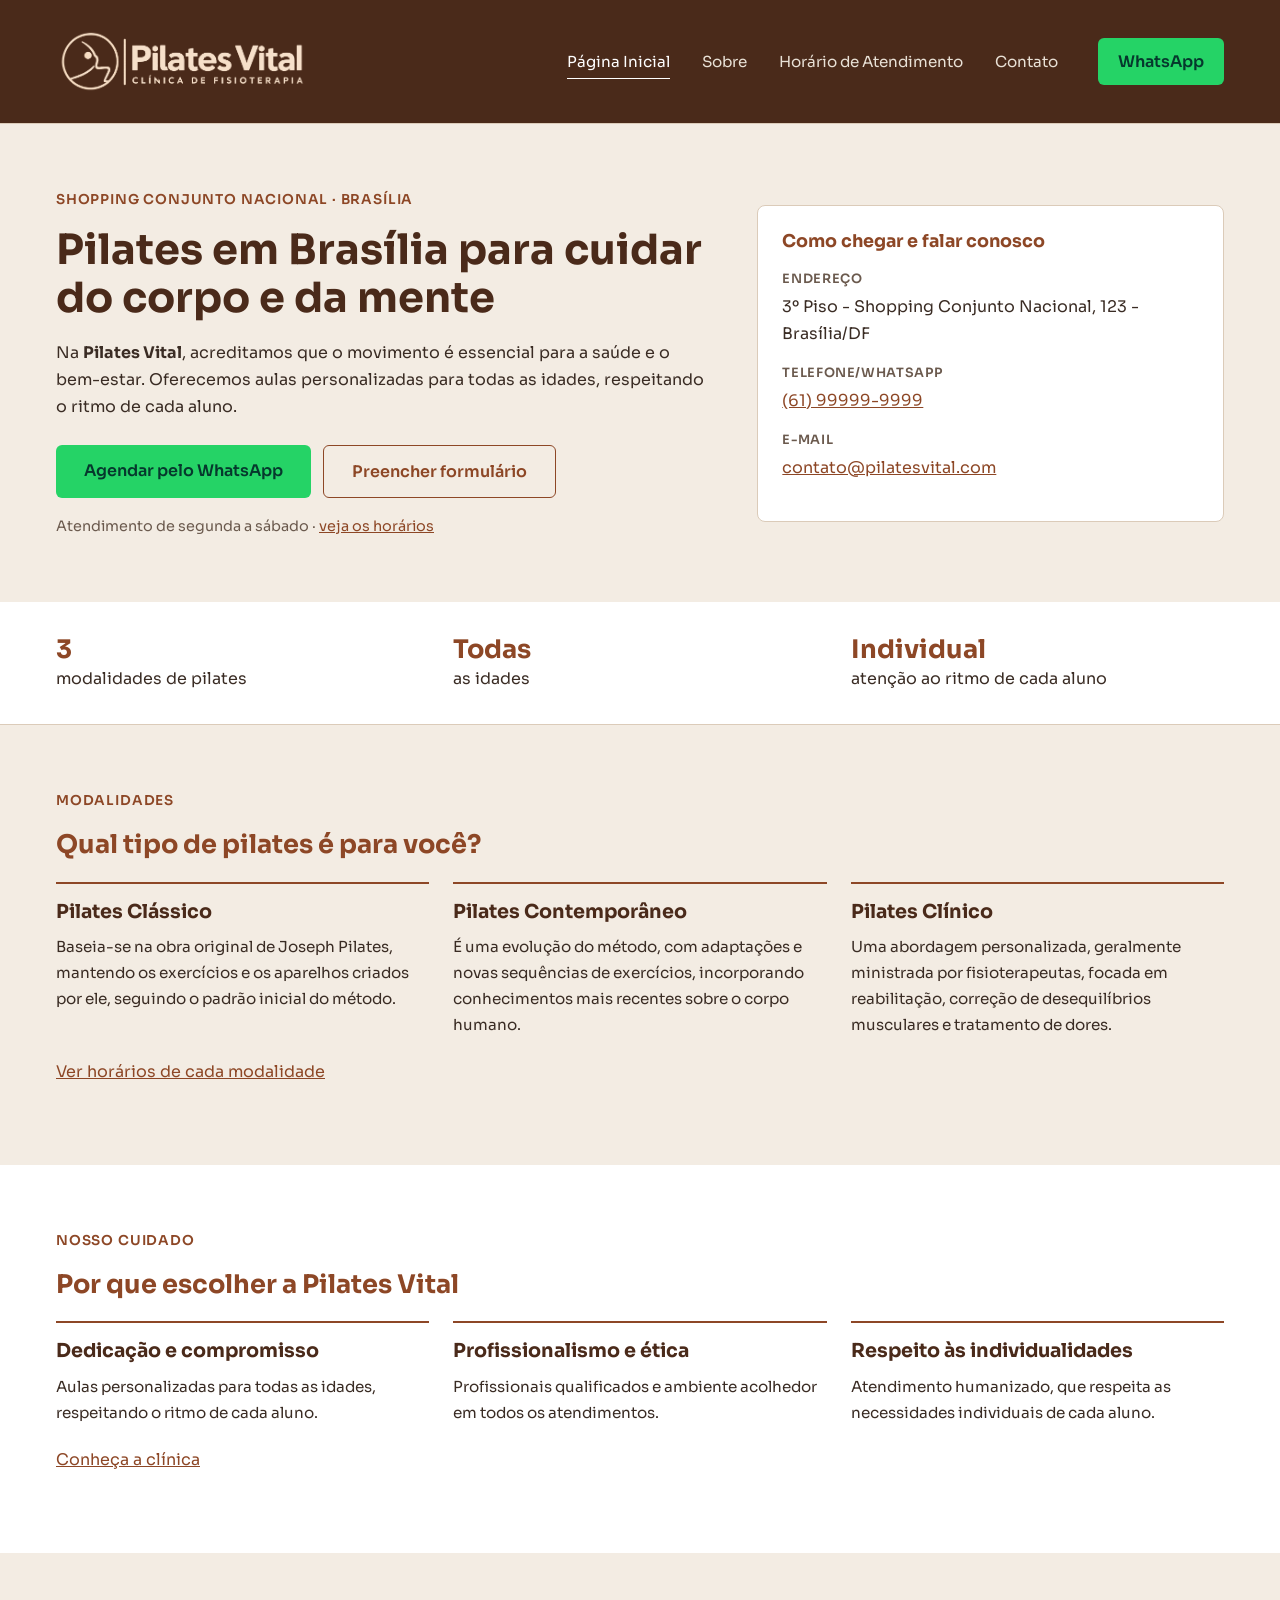
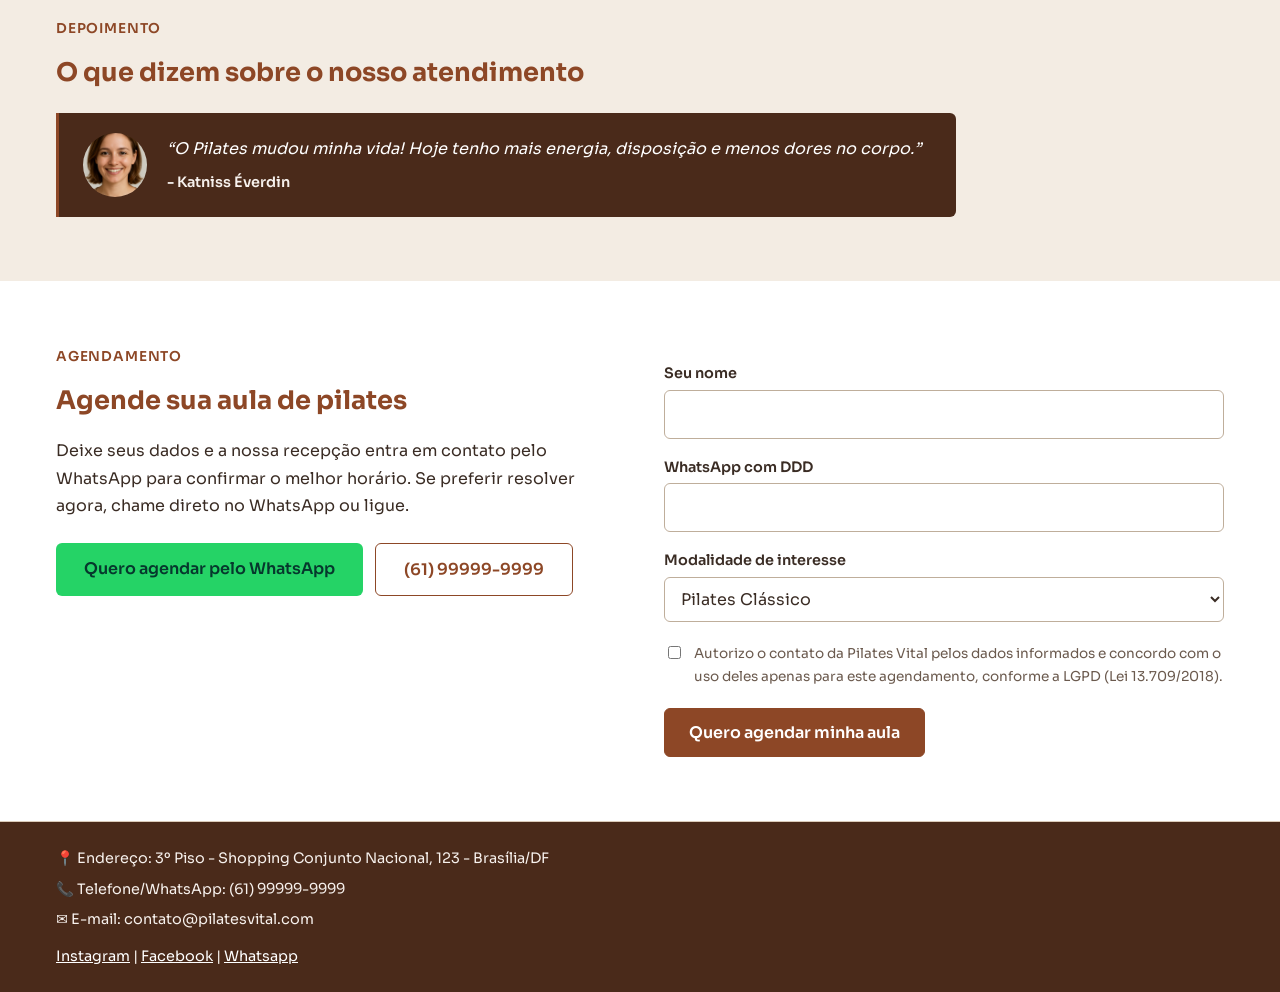
==== index.html @ eef1c522 "Atualiza paleta do site" ====
<!DOCTYPE html>
<html lang="pt-br">
<head>
    <meta charset="UTF-8">
    <meta http-equiv="X-UA-Compatible" content="IE=edge">
    <meta name="viewport" content="width=device-width, initial-scale=1.0">
    <title>Pilates Vital - Página Principal</title>
    <meta name="description" content="Pilates Vital: aulas de pilates personalizadas para todas as idades, com profissionais qualificados em Brasília/DF.">
    <meta name="theme-color" content="#4a2a1a">
    <meta property="og:type" content="website">
    <meta property="og:locale" content="pt_BR">
    <meta property="og:site_name" content="Pilates Vital">
    <meta property="og:title" content="Pilates Vital - Página Principal">
    <meta property="og:description" content="Pilates Vital: aulas de pilates personalizadas para todas as idades, com profissionais qualificados em Brasília/DF.">
    <meta property="og:url" content="https://ianisaque.github.io/clinica-fisioterapia-html/">
    <meta property="og:image" content="https://ianisaque.github.io/clinica-fisioterapia-html/img/og-preview.png">
    <meta name="twitter:card" content="summary_large_image">
    <link rel="icon" type="image/png" href="img/favicon.png">
    <link rel="stylesheet" href="css/base.css">
    <link rel="preconnect" href="https://fonts.googleapis.com">
    <link rel="preconnect" href="https://fonts.gstatic.com" crossorigin>
    <link href="https://fonts.googleapis.com/css2?family=Sora:wght@100..800&display=swap" rel="stylesheet">
        
    <script src="js/menu.js" defer></script>
    <script src="js/formularios.js" defer></script>
</head>
<body class="tem-cta-fixo">
    <div class="wrapper">
        <main class="main">
            <header class="header">
                <img src="img/logo_vital.png" alt="Logo da clínica Pilates Vital" width="125">
                <nav class="menu" id="menu" aria-label="Menu principal">
                    <button type="button" class="menu-close" aria-label="Fechar menu">&times;</button>
                    <ul>
                        <li><a href="index.html" aria-current="page">Página Inicial</a></li>
                        <li><a href="sobre.html">Sobre</a></li>
                        <li><a href="horario.html">Horário de Atendimento</a></li>
                        <li><a href="contato.html">Contato</a></li>
        
                    </ul>
                </nav>

                <a class="botao botao-header botao-whatsapp" href="https://wa.me/5561999999999?text=Ol%C3%A1!%20Gostaria%20de%20agendar%20uma%20aula." target="_blank" rel="noopener">WhatsApp</a>
                <button type="button" class="menu-toggle" aria-controls="menu" aria-expanded="false" aria-label="Abrir menu">
                    <span></span><span></span><span></span>
                </button>
            </header>
    
            <section class="content secao hero">
                <div class="hero-texto">
                    <p class="eyebrow">Shopping Conjunto Nacional · Brasília</p>
                    <h1>Pilates em Brasília para cuidar do corpo e da mente</h1>
                    <p>Na <strong>Pilates Vital</strong>, acreditamos que o movimento é essencial para a saúde e o bem-estar. Oferecemos aulas personalizadas para todas as idades, respeitando o ritmo de cada aluno.</p>
                    <div class="botoes">
                        <a class="botao botao-whatsapp" href="https://wa.me/5561999999999?text=Ol%C3%A1!%20Gostaria%20de%20agendar%20uma%20aula." target="_blank" rel="noopener">Agendar pelo WhatsApp</a>
                        <a class="botao botao-contorno" href="#agendar">Preencher formulário</a>
                    </div>
                    <p class="info-linha">Atendimento de segunda a sábado · <a href="horario.html">veja os horários</a></p>
                </div>
                <aside class="cartao-info" aria-label="Informações da clínica">
                    <h2>Como chegar e falar conosco</h2>
                    <dl>
                        <dt>Endereço</dt>
                        <dd>3º Piso - Shopping Conjunto Nacional, 123 - Brasília/DF</dd>
                        <dt>Telefone/WhatsApp</dt>
                        <dd><a href="tel:+5561999999999">(61) 99999-9999</a></dd>
                        <dt>E-mail</dt>
                        <dd><a href="mailto:contato@pilatesvital.com">contato@pilatesvital.com</a></dd>
                    </dl>
                </aside>
            </section>

            <section class="content secao destaques-faixa" aria-label="Destaques">
                <div class="destaques">
                    <p><strong>3</strong> modalidades de pilates</p>
                    <p><strong>Todas</strong> as idades</p>
                    <p><strong>Individual</strong> atenção ao ritmo de cada aluno</p>
                </div>
            </section>

            <section class="content secao secao-clara" aria-labelledby="modalidades-titulo">
                <p class="eyebrow">Modalidades</p>
                <h2 id="modalidades-titulo">Qual tipo de pilates é para você?</h2>
                <div class="modalidades-lista">
                    <article>
                        <h3>Pilates Clássico</h3>
                        <p>Baseia-se na obra original de Joseph Pilates, mantendo os exercícios e os aparelhos criados por ele, seguindo o padrão inicial do método.</p>
                    </article>
                    <article>
                        <h3>Pilates Contemporâneo</h3>
                        <p>É uma evolução do método, com adaptações e novas sequências de exercícios, incorporando conhecimentos mais recentes sobre o corpo humano.</p>
                    </article>
                    <article>
                        <h3>Pilates Clínico</h3>
                        <p>Uma abordagem personalizada, geralmente ministrada por fisioterapeutas, focada em reabilitação, correção de desequilíbrios musculares e tratamento de dores.</p>
                    </article>
                </div>
                <p><a href="horario.html">Ver horários de cada modalidade</a></p>
            </section>

            <section class="content secao" aria-labelledby="porque-titulo">
                <p class="eyebrow">Nosso cuidado</p>
                <h2 id="porque-titulo">Por que escolher a Pilates Vital</h2>
                <div class="modalidades-lista">
                    <article>
                        <h3>Dedicação e compromisso</h3>
                        <p>Aulas personalizadas para todas as idades, respeitando o ritmo de cada aluno.</p>
                    </article>
                    <article>
                        <h3>Profissionalismo e ética</h3>
                        <p>Profissionais qualificados e ambiente acolhedor em todos os atendimentos.</p>
                    </article>
                    <article>
                        <h3>Respeito às individualidades</h3>
                        <p>Atendimento humanizado, que respeita as necessidades individuais de cada aluno.</p>
                    </article>
                </div>
                <p><a href="sobre.html">Conheça a clínica</a></p>
            </section>

            <section class="content secao secao-clara" aria-labelledby="depoimento-titulo">
                <p class="eyebrow">Depoimento</p>
                <h2 id="depoimento-titulo">O que dizem sobre o nosso atendimento</h2>
                <div class="depoimento">
                    <img class="avatar" src="img/avatar.png" alt="Foto de Katniss Everdin">
                    <p>“O Pilates mudou minha vida! Hoje tenho mais energia, disposição e menos dores no corpo.”
                        <span>- Katniss Éverdin</span></p>
                </div>
            </section>

            <section class="content secao" id="agendar" aria-labelledby="agendar-titulo">
                <div class="contato">
                    <div>
                        <p class="eyebrow">Agendamento</p>
                        <h2 id="agendar-titulo">Agende sua aula de pilates</h2>
                        <p>Deixe seus dados e a nossa recepção entra em contato pelo WhatsApp para confirmar o melhor horário. Se preferir resolver agora, chame direto no WhatsApp ou ligue.</p>
                        <div class="botoes">
                            <a class="botao botao-whatsapp" href="https://wa.me/5561999999999?text=Ol%C3%A1!%20Gostaria%20de%20agendar%20uma%20aula." target="_blank" rel="noopener">Quero agendar pelo WhatsApp</a>
                            <a class="botao botao-contorno" href="tel:+5561999999999">(61) 99999-9999</a>
                        </div>
                    </div>
                    <div class="formulario">
                        <form class="form-simulado" data-mensagem="Solicitação enviada! Entraremos em contato em breve pelo WhatsApp." autocomplete="on">
                            <label for="ag-nome">Seu nome</label>
                            <input type="text" id="ag-nome" name="nome" autocomplete="name" required>

                            <label for="ag-whatsapp">WhatsApp com DDD</label>
                            <input type="tel" id="ag-whatsapp" name="whatsapp" autocomplete="tel" inputmode="tel" required>

                            <label for="ag-interesse">Modalidade de interesse</label>
                            <select id="ag-interesse" name="interesse">
                                <option>Pilates Clássico</option>
                                <option>Pilates Contemporâneo</option>
                                <option>Pilates Clínico</option>
                                <option>Ainda não sei dizer</option>
                            </select>

                            <label class="consentimento">
                                <input type="checkbox" name="consentimento" required>
                                <span>Autorizo o contato da Pilates Vital pelos dados informados e concordo com o uso deles apenas para este agendamento, conforme a LGPD (Lei 13.709/2018).</span>
                            </label>

                            <button type="submit">Quero agendar minha aula</button>
                            <p class="status" role="status" hidden></p>
                        </form>
                    </div>
                </div>
            </section>
    
            <footer class="footer">
                  <p>📍 Endereço: 3º Piso - Shopping Conjunto Nacional, 123 - Brasília/DF</p>
                    <p>📞 Telefone/WhatsApp: (61) 99999-9999</p>
                    <p>✉️ E-mail: contato@pilatesvital.com</p>
                    <p>
                        <a href="#" target="_blank">Instagram</a> | 
                        <a href="#" target="_blank">Facebook</a> | 
                        <a href="https://wa.me/5561999999999?text=Ol%C3%A1!%20Gostaria%20de%20agendar%20uma%20aula." target="_blank" rel="noopener">Whatsapp</a>
                    </p>
            </footer>
    <a class="botao cta-fixo botao-whatsapp" href="https://wa.me/5561999999999?text=Ol%C3%A1!%20Gostaria%20de%20agendar%20uma%20aula." target="_blank" rel="noopener">Agendar pelo WhatsApp</a>
        </main>
    </div>
</body>
</html>
---- css/base.css ----
/* Pilates Vital — estilos compartilhados */
:root {
    --marrom: #8d4726;        /* cor da logo */
    --marrom-escuro: #4a2a1a;
    --bege: #dbcbb9;
    --bege-claro: #f3ece3;
    --escuro: #4a2a1a;
    --fundo: #ece3d8;
    --texto: #3a2c24;
    --texto-suave: #f7f1ed;
    --menu-largura: 280px;
}

*, *::before, *::after { box-sizing: border-box; }
img { max-width: 100%; height: auto; }

html, body { margin: 0; }
body {
    font-family: 'Sora', system-ui, sans-serif;
    font-size: 1rem;
    line-height: 1.7;
    color: var(--texto);
    background: var(--fundo);
}

/* Estrutura: menu lateral + coluna principal */
.wrapper {
    min-height: 100vh;
    background: #fff;
}

/* Menu: links no cabeçalho; vira painel lateral (com botão) quando falta espaço */
.menu { margin-left: auto; }
.menu ul { list-style: none; margin: 0; padding: 0; display: flex; gap: 24px; }
.menu a {
    position: relative;
    display: block;
    padding: 8px 4px;
    color: #e9e1d6;
    text-decoration: none;
    font-size: 0.95rem;
    line-height: 1.4;
    white-space: nowrap;
    transition: color .2s;
}
.menu a::after {
    content: "";
    position: absolute;
    left: 4px;
    right: 4px;
    bottom: 1px;
    height: 1px;
    background: currentColor;
    transform: scaleX(0);
    transform-origin: left;
    transition: transform .25s ease;
}
.menu a:hover, .menu a[aria-current="page"] { color: #fff; }
.menu a:hover::after, .menu a[aria-current="page"]::after { transform: scaleX(1); opacity: .55; }
.menu a[aria-current="page"]::after { opacity: 1; }
.menu-close, .menu-toggle { display: none; }
.menu-overlay {
    position: fixed;
    inset: 0;
    z-index: 10;
    background: rgba(40, 24, 16, .45);
    opacity: 0;
    visibility: hidden;
    transition: opacity .25s, visibility .25s;
}
.menu-overlay.aberto { opacity: 1; visibility: visible; }
body.menu-aberto { overflow: hidden; }

@media (max-width: 1100px) {
    .menu {
        position: fixed;
        top: 0;
        right: 0;
        bottom: 0;
        z-index: 20;
        width: var(--menu-largura);
        max-width: 85vw;
        margin: 0;
        padding: 72px 16px 32px;
        background: var(--marrom-escuro);
        overflow-y: auto;
        transform: translateX(100%);
        visibility: hidden;
        transition: transform .25s ease, visibility .25s;
    }
    .menu.aberto { transform: none; visibility: visible; }
    .menu ul { flex-direction: column; gap: 4px; }
    .menu a { padding: 12px 14px; white-space: normal; border-radius: 6px; }
    .menu a::after { display: none; }
    .menu a:hover { background: rgba(255, 255, 255, .1); }
    .menu a[aria-current="page"] { background: rgba(255, 255, 255, .14); }
    .menu-close {
        display: block;
        position: absolute;
        top: 16px;
        right: 16px;
        width: 40px;
        height: 40px;
        padding: 0;
        margin: 0;
        font-size: 1.8rem;
        line-height: 1;
        color: var(--bege-claro);
        background: none;
        border: 0;
        border-radius: 6px;
    }
    .menu-close:hover { background: rgba(255, 255, 255, .1); }
    .menu-toggle {
        flex: none;
        display: flex;
        flex-direction: column;
        justify-content: center;
        gap: 5px;
        width: 44px;
        height: 44px;
        padding: 0 10px;
        margin: 0 0 0 auto;
        background: none;
        border: 1px solid var(--bege);
        border-radius: 6px;
    }
    .menu-toggle span { display: block; height: 2px; background: var(--bege); }
    .menu-toggle:hover { background: rgba(255, 255, 255, .15); }
    .header .botao-header { margin-left: auto; }
}
@media (prefers-reduced-motion: reduce) { .menu, .menu a, .menu a::after, .menu-overlay { transition: none; } }

/* Coluna principal */
.main {
    display: flex;
    flex-direction: column;
    min-width: 0;
}

.header {
    display: flex;
    align-items: center;
    gap: 20px;
    padding: 20px 56px;
    background: var(--marrom-escuro);
    border-bottom: 1px solid var(--bege);
}
.header img[alt*="Logo"], .header > img { width: 250px; flex: none; }
.header h1 {
    flex: 1;
    margin: 0;
    font-size: 1.75rem;
    font-weight: 700;
    line-height: 1.2;
    color: var(--marrom-escuro);
}

.content {
    flex: 1;
    padding: 40px 56px;
}
.content h2 {
    margin: 0 0 20px;
    font-size: 1.6rem;
    line-height: 1.3;
    color: var(--marrom);
}
.content h3 {
    margin: 32px 0 8px;
    font-size: 1.2rem;
    color: var(--marrom-escuro);
}
.content p { margin: 0 0 16px; max-width: 75ch; }
.content li { margin-bottom: 6px; }
a { color: var(--marrom); }
a:hover { color: var(--marrom-escuro); }
:focus-visible { outline: 2px solid var(--marrom); outline-offset: 2px; }
.menu :focus-visible { outline-color: var(--bege); }

/* Botão de chamada e modalidades (home) */
.botao { display: inline-block; padding: 12px 28px; font-weight: 600; color: #fff; background: var(--marrom); border-radius: 6px; text-decoration: none; }
.botao:hover { color: #fff; background: var(--marrom-escuro); }
.modalidades-lista { display: grid; grid-template-columns: repeat(auto-fit, minmax(220px, 1fr)); gap: 24px; margin-bottom: 20px; }
.modalidades-lista article { padding-top: 12px; border-top: 2px solid var(--marrom); }
.modalidades-lista h3 { margin: 0 0 6px; }
.modalidades-lista article p { margin: 0; font-size: 0.95rem; }

/* Página Sobre */
.lead { font-size: 1.1rem; color: var(--marrom-escuro); }
.missao-visao {
    display: grid;
    grid-template-columns: repeat(auto-fit, minmax(260px, 1fr));
    gap: 32px;
    margin: 32px 0;
}
.missao-visao section { padding-top: 12px; border-top: 2px solid var(--marrom); }
.missao-visao h3 { margin: 0 0 8px; }
.missao-visao p { margin: 0; }
.valores { margin: 0 0 8px; padding: 0; list-style: none; }
.valores li { position: relative; padding-left: 28px; margin-bottom: 10px; }
.valores li::before { content: "\2713"; position: absolute; left: 0; font-weight: 700; color: var(--marrom); }
.content .destaque { margin-top: 32px; font-size: 1.1rem; color: var(--marrom-escuro); }

/* Depoimento */
.depoimento {
    max-width: 900px;
    display: flex;
    align-items: center;
    gap: 20px;
    margin: 32px 0 0;
    padding: 20px 24px;
    background: var(--escuro);
    border-left: 3px solid var(--marrom);
    border-radius: 0 6px 6px 0;
    font-style: italic;
    color: #fff;
}
.depoimento .avatar {
    flex: none;
    width: 64px;
    height: 64px;
    border-radius: 50%;
    object-fit: cover;
}
.depoimento p { margin: 0; }
.depoimento span {
    display: block;
    margin-top: 8px;
    font-style: normal;
    font-size: 0.9rem;
    font-weight: 600;
    color: var(--texto-suave);
}

/* Texto só para leitores de tela */
.sr-only {
    position: absolute;
    width: 1px;
    height: 1px;
    margin: -1px;
    padding: 0;
    overflow: hidden;
    clip: rect(0 0 0 0);
    white-space: nowrap;
    border: 0;
}

/* Tabela de horários */
table {
    width: 100%;
    margin: 0 0 32px;
    border-collapse: collapse;
    font-size: 0.95rem;
}
th, td {
    padding: 12px 14px;
    text-align: left;
    border-bottom: 1px solid var(--bege);
}
thead th {
    background: var(--marrom-escuro);
    color: #fff;
    font-weight: 600;
    border-bottom: 0;
}
tbody th, tbody td:first-child { font-weight: 600; }

/* Contato */
iframe {
    display: block;
    width: 100%;
    height: 320px;
    margin: 24px 0 8px;
    border: 0;
    border-radius: 6px;
}
label {
    display: block;
    margin: 16px 0 4px;
    font-size: 0.9rem;
    font-weight: 600;
}
input[type="text"], input[type="email"], input[type="tel"], textarea {
    display: block;
    width: 100%;
    padding: 10px 12px;
    font: inherit;
    color: inherit;
    background: #fff;
    border: 1px solid #bfae9b;
    border-radius: 6px;
}
textarea { min-height: 120px; resize: vertical; }
button {
    margin: 20px 8px 0 0;
    padding: 10px 24px;
    font: inherit;
    font-weight: 600;
    color: var(--marrom);
    background: #fff;
    border: 1px solid var(--marrom);
    border-radius: 6px;
    cursor: pointer;
}
button[type="submit"] { color: #fff; background: var(--marrom); }
button:hover { background: var(--bege-claro); }
button[type="submit"]:hover { background: var(--marrom-escuro); }

/* Página Contato */
.contato {
    display: grid;
    grid-template-columns: minmax(0, 1fr) minmax(0, 1fr);
    gap: 48px;
    align-items: start;
}
.contatos { margin: 0 0 24px; padding: 0; list-style: none; }
.contatos li { margin-bottom: 8px; }
.contato iframe { margin-top: 0; }
.formulario h3 { margin-top: 0; }
.formulario form { max-width: 560px; }
.content .status {
    margin: 20px 0 0;
    padding: 12px 16px;
    background: var(--bege-claro);
    border-left: 3px solid var(--marrom);
    border-radius: 0 6px 6px 0;
}
@media (max-width: 900px) {
    .contato { grid-template-columns: 1fr; gap: 32px; }
}

/* Home em formato de página de captação */
:root { --texto-medio: #6b5a4e; }
.secao { flex: none; padding: 64px 56px; }
.secao-clara { background: var(--bege-claro); }
.eyebrow { margin: 0 0 8px; font-size: 0.85rem; font-weight: 600; letter-spacing: .06em; text-transform: uppercase; color: var(--marrom); }
.hero {
    display: grid;
    grid-template-columns: minmax(0, 1.4fr) minmax(0, 1fr);
    gap: 48px;
    align-items: center;
    background: var(--bege-claro);
}
.hero h1 { margin: 0 0 16px; font-size: clamp(1.9rem, 3.6vw, 2.6rem); line-height: 1.15; color: var(--marrom-escuro); }
.botoes { display: flex; flex-wrap: wrap; gap: 12px; margin: 24px 0 16px; }
.botao-contorno { color: var(--marrom); background: transparent; border: 1px solid var(--marrom); }
.botao-contorno:hover { color: var(--marrom-escuro); background: #fff; }
.content .info-linha { margin: 0; font-size: 0.9rem; color: var(--texto-medio); }
.cartao-info { padding: 24px; background: #fff; border: 1px solid var(--bege); border-radius: 8px; }
.cartao-info h2 { margin: 0 0 16px; font-size: 1.1rem; }
.cartao-info dt { font-size: 0.8rem; font-weight: 600; letter-spacing: .05em; text-transform: uppercase; color: var(--texto-medio); }
.cartao-info dd { margin: 2px 0 16px; }
.cartao-info dd:last-child { margin-bottom: 0; }
.destaques-faixa { padding: 32px 56px; border-bottom: 1px solid var(--bege); }
.destaques { display: grid; grid-template-columns: repeat(auto-fit, minmax(200px, 1fr)); gap: 24px; }
.content .destaques p { margin: 0; }
.destaques strong { display: block; font-size: 1.6rem; line-height: 1.2; color: var(--marrom); }
.secao .depoimento { margin-top: 24px; }
.secao .missao-visao { margin: 0; }
.secao table { margin-bottom: 0; }
.secao .valores { margin-bottom: 0; }
.botao-header { margin-left: 16px; padding: 10px 20px; color: #fff; background: var(--marrom); border-radius: 6px; font-weight: 600; text-decoration: none; }
.botao-header:hover { color: #fff; background: var(--marrom-escuro); }
.botao-header + .menu-toggle { margin-left: 12px; }
/* Botões de WhatsApp: verde da marca, texto escuro para manter o contraste */
.botao.botao-whatsapp { color: #06382d; background: #25d366; }
.botao.botao-whatsapp:hover { color: #06382d; background: #1fbd5a; }
select { display: block; width: 100%; padding: 10px 12px; font: inherit; color: inherit; background: #fff; border: 1px solid #bfae9b; border-radius: 6px; }
.consentimento { display: flex; gap: 10px; align-items: flex-start; margin: 20px 0 0; font-weight: 400; font-size: 0.85rem; color: var(--texto-medio); }
.consentimento input { margin-top: 4px; flex: none; }
.cta-fixo { display: none; }
@media (max-width: 900px) {
    .hero { grid-template-columns: 1fr; gap: 32px; }
}
@media (max-width: 800px) {
    .secao, .destaques-faixa { padding: 40px 20px; }
    .botao-header { display: none; }
    .botao-header + .menu-toggle { margin-left: auto; }
    .header img[alt*="Logo"], .header > img { width: 170px; }
    .cta-fixo { display: block; position: fixed; left: 16px; right: 16px; bottom: 16px; z-index: 5; text-align: center; }
    body.tem-cta-fixo { padding-bottom: 80px; }
}

/* Rodapé */
.footer {
    padding: 24px 56px;
    background: var(--escuro);
    border-top: 1px solid var(--bege);
    font-size: 0.9rem;
    color: var(--texto-suave);
}
.footer a { color: #fff; }
.footer a:hover { color: var(--bege); }
.footer p { margin: 0 0 6px; }
.footer p:last-child { margin: 12px 0 0; }

/* Tablets e celulares */
@media (max-width: 800px) {
    .header { padding: 16px 20px; gap: 14px; }
    iframe { height: 250px; }
    .header h1 { font-size: 1.35rem; }
    .content { padding: 24px 20px; }
    .footer { padding: 20px; }
}
@media (max-width: 480px) {
    .depoimento { flex-direction: column; align-items: flex-start; }
    table { font-size: 0.78rem; }
    th, td { padding: 8px 5px; }
}

@media (max-width: 380px) {
    table { font-size: 0.7rem; }
    th, td { padding: 8px 3px; }
}
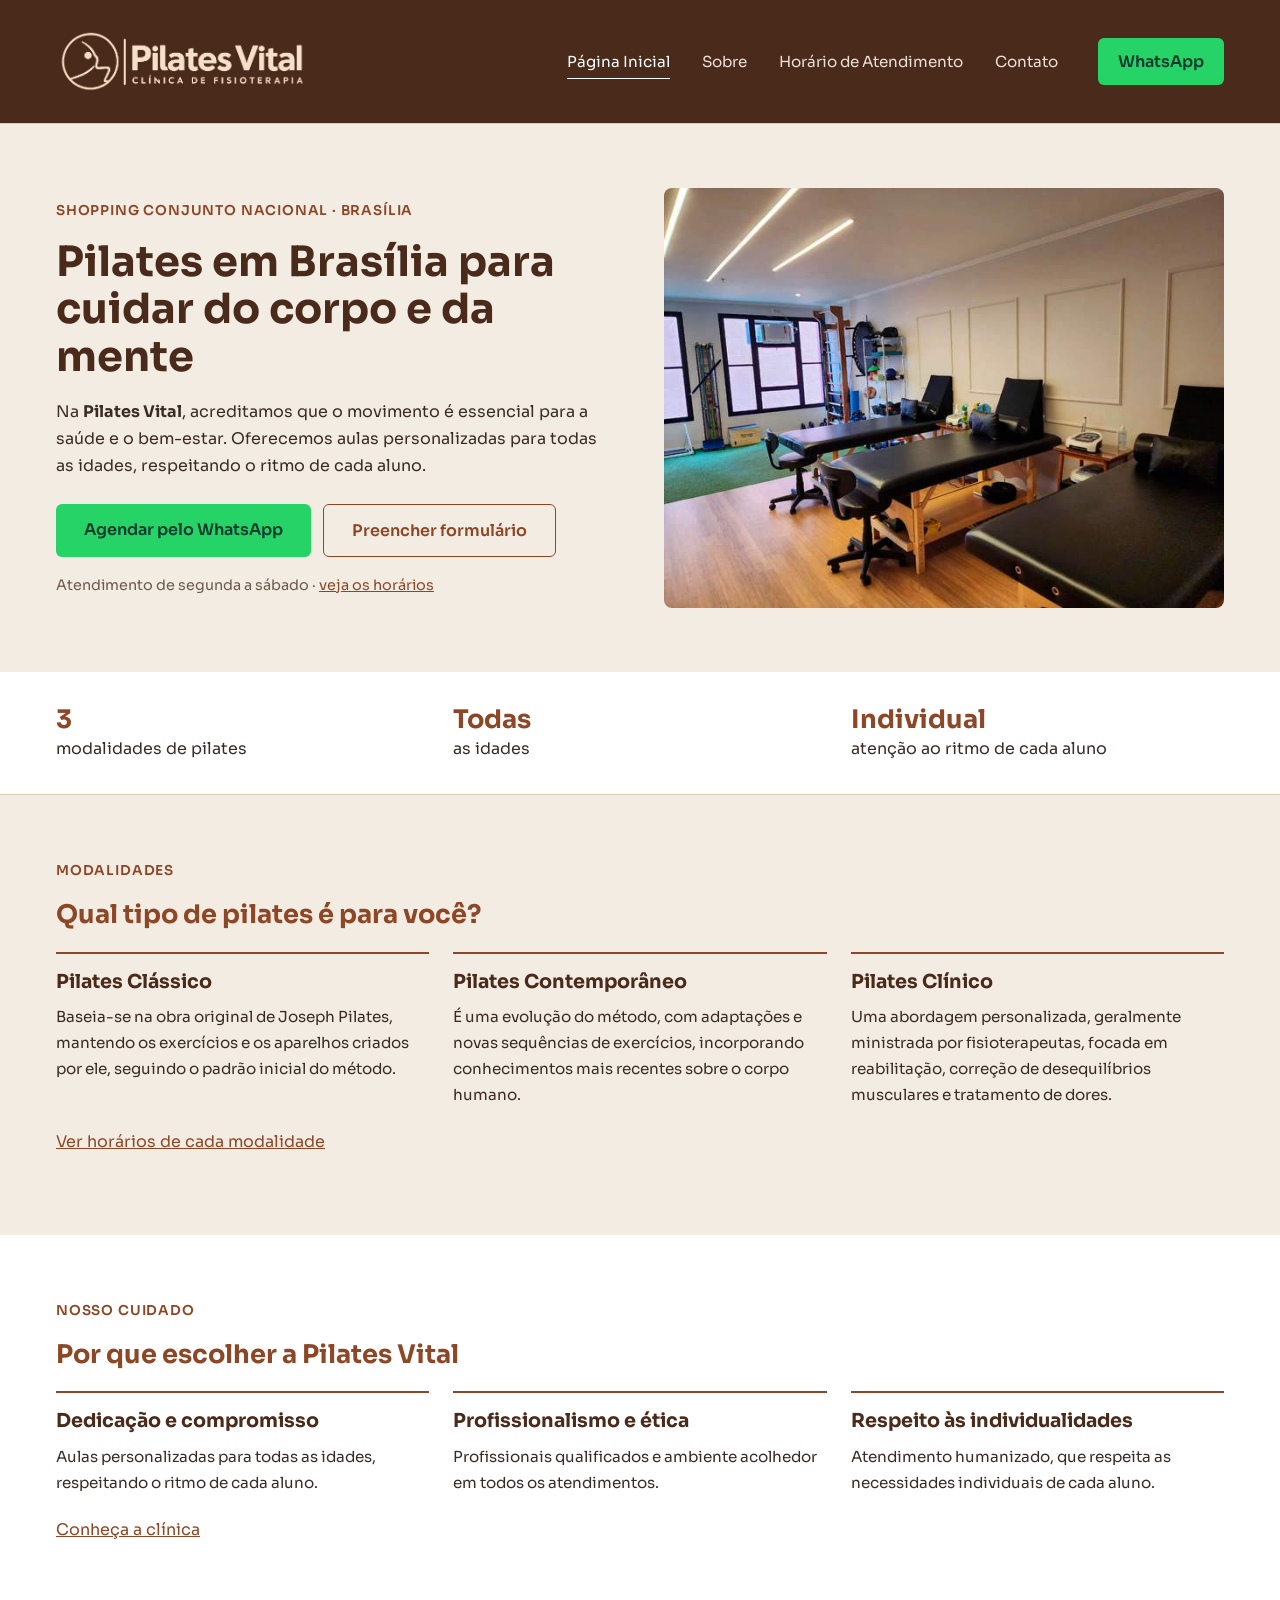
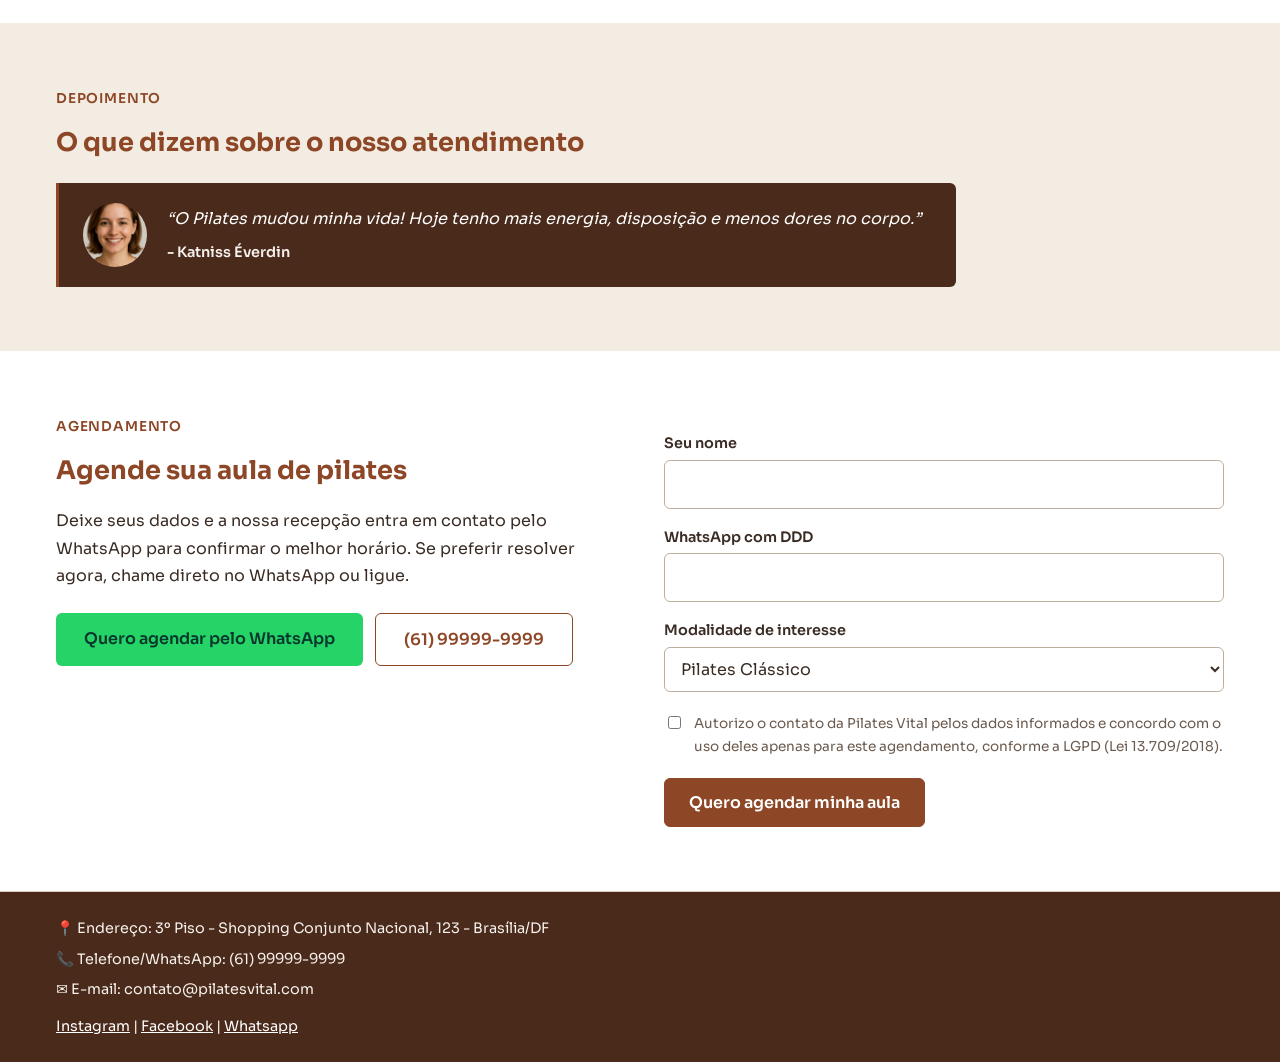
==== commit 93542d55: "Adiciona foto da clínica no topo da página inicial" ====
--- a/index.html
+++ b/index.html
@@ -57,17 +57,11 @@
                     </div>
                     <p class="info-linha">Atendimento de segunda a sábado · <a href="horario.html">veja os horários</a></p>
                 </div>
-                <aside class="cartao-info" aria-label="Informações da clínica">
-                    <h2>Como chegar e falar conosco</h2>
-                    <dl>
-                        <dt>Endereço</dt>
-                        <dd>3º Piso - Shopping Conjunto Nacional, 123 - Brasília/DF</dd>
-                        <dt>Telefone/WhatsApp</dt>
-                        <dd><a href="tel:+5561999999999">(61) 99999-9999</a></dd>
-                        <dt>E-mail</dt>
-                        <dd><a href="mailto:contato@pilatesvital.com">contato@pilatesvital.com</a></dd>
-                    </dl>
-                </aside>
+                <figure class="hero-foto">
+                    <img src="img/clinica.jpg" srcset="img/clinica-640.jpg 640w, img/clinica.jpg 1200w"
+                        sizes="(max-width: 900px) 100vw, 50vw" width="1200" height="900" fetchpriority="high"
+                        alt="Sala de atendimento da clínica, com macas, equipamentos de reabilitação, janelas amplas e piso de madeira">
+                </figure>
             </section>
 
             <section class="content secao destaques-faixa" aria-label="Destaques">
--- a/css/base.css
+++ b/css/base.css
@@ -337,7 +337,7 @@
 .eyebrow { margin: 0 0 8px; font-size: 0.85rem; font-weight: 600; letter-spacing: .06em; text-transform: uppercase; color: var(--marrom); }
 .hero {
     display: grid;
-    grid-template-columns: minmax(0, 1.4fr) minmax(0, 1fr);
+    grid-template-columns: minmax(0, 1fr) minmax(0, 1fr);
     gap: 48px;
     align-items: center;
     background: var(--bege-claro);
@@ -347,11 +347,8 @@
 .botao-contorno { color: var(--marrom); background: transparent; border: 1px solid var(--marrom); }
 .botao-contorno:hover { color: var(--marrom-escuro); background: #fff; }
 .content .info-linha { margin: 0; font-size: 0.9rem; color: var(--texto-medio); }
-.cartao-info { padding: 24px; background: #fff; border: 1px solid var(--bege); border-radius: 8px; }
-.cartao-info h2 { margin: 0 0 16px; font-size: 1.1rem; }
-.cartao-info dt { font-size: 0.8rem; font-weight: 600; letter-spacing: .05em; text-transform: uppercase; color: var(--texto-medio); }
-.cartao-info dd { margin: 2px 0 16px; }
-.cartao-info dd:last-child { margin-bottom: 0; }
+.hero-foto { margin: 0; }
+.hero-foto img { display: block; width: 100%; height: auto; aspect-ratio: 4 / 3; object-fit: cover; border-radius: 8px; }
 .destaques-faixa { padding: 32px 56px; border-bottom: 1px solid var(--bege); }
 .destaques { display: grid; grid-template-columns: repeat(auto-fit, minmax(200px, 1fr)); gap: 24px; }
 .content .destaques p { margin: 0; }
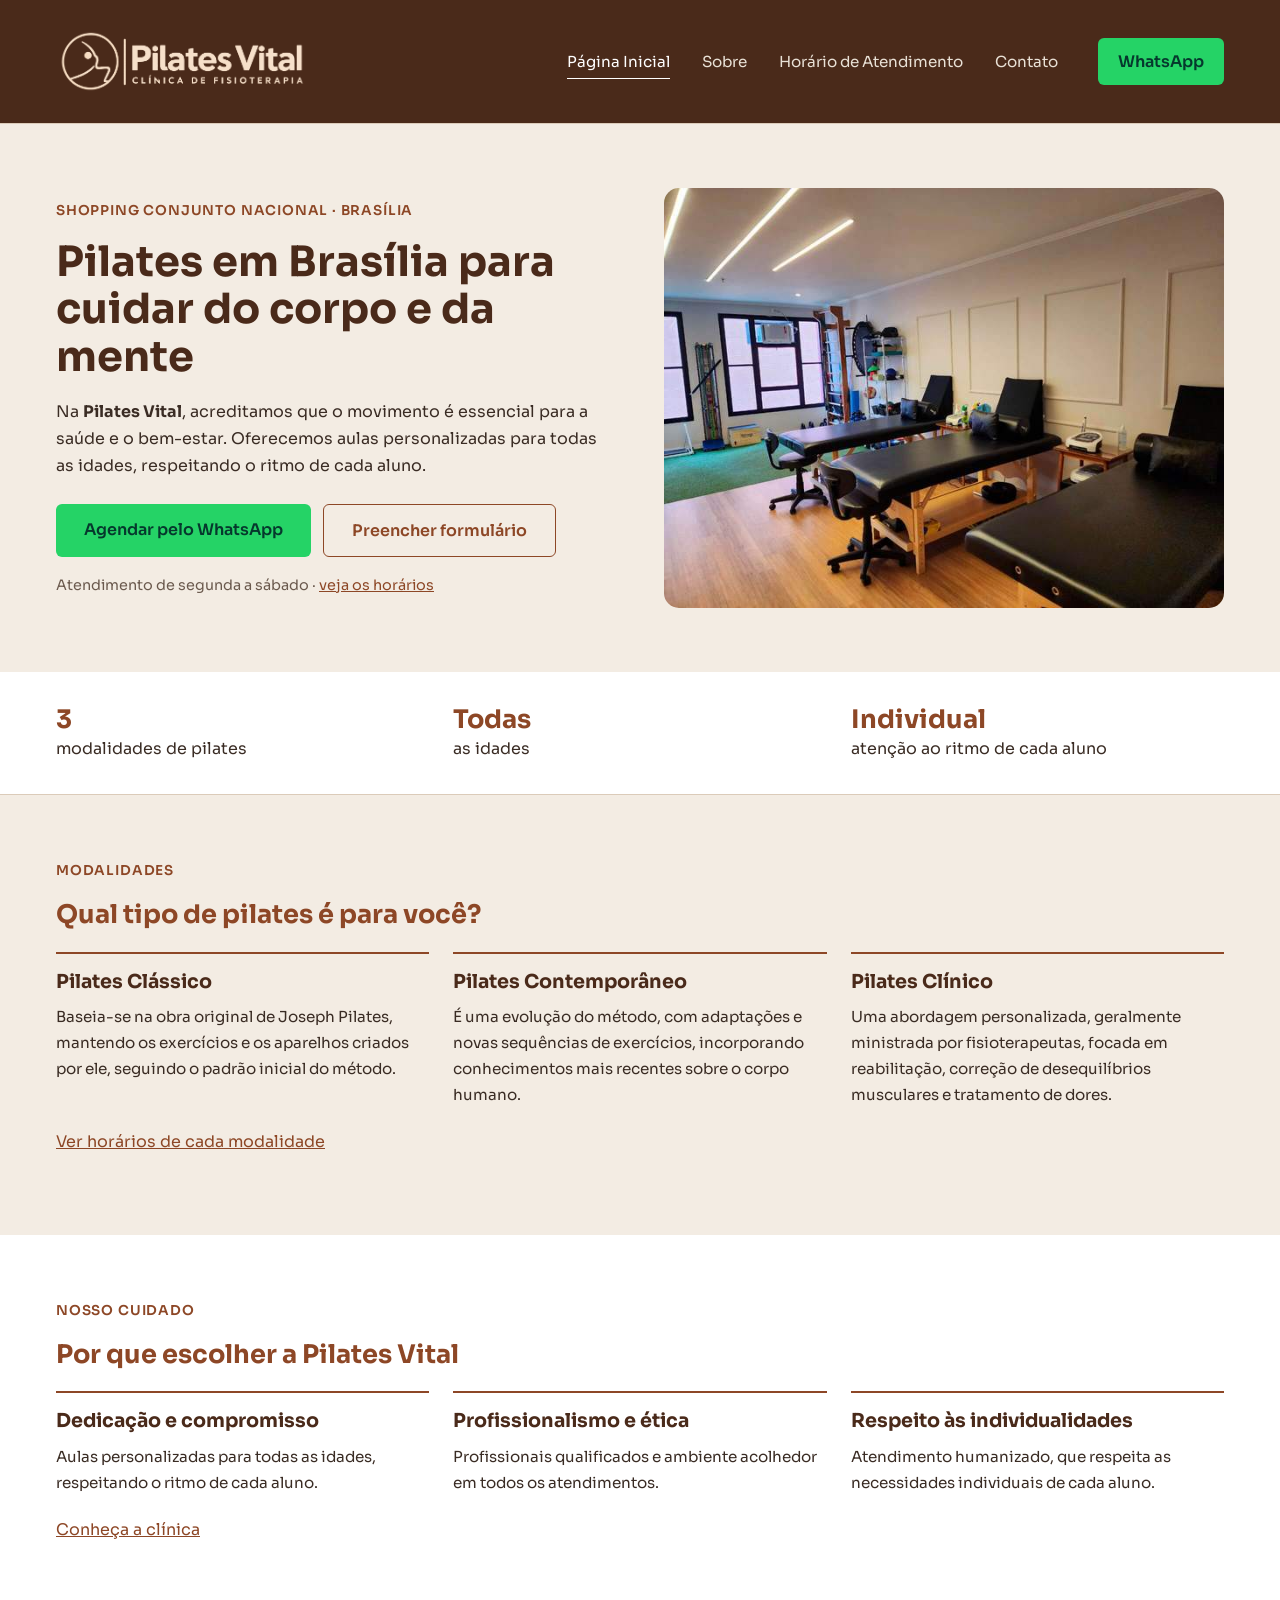
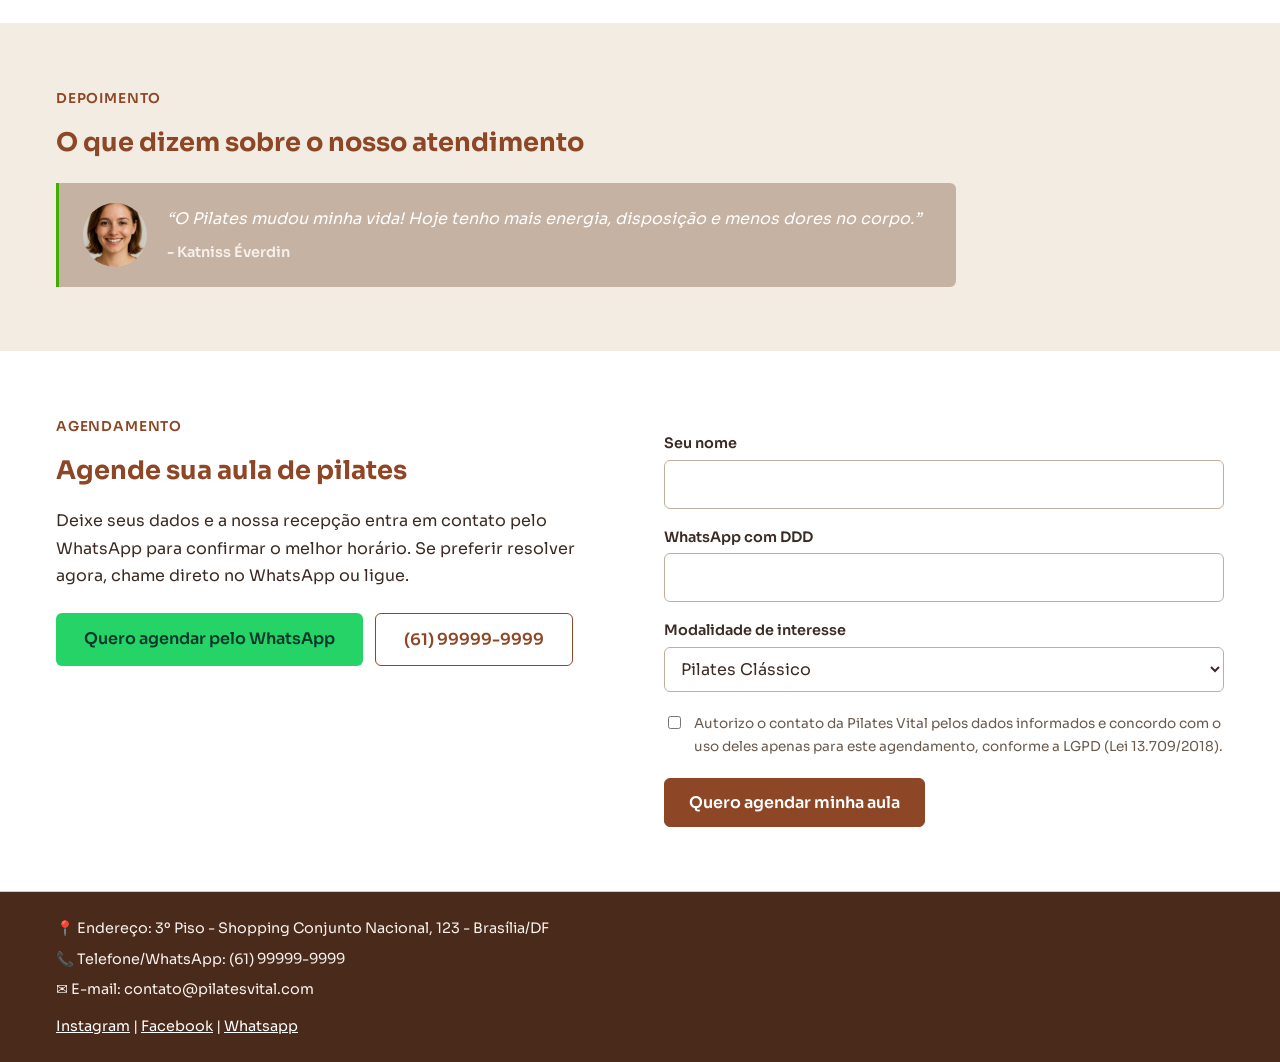
==== commit c5c4e00a: "Otimiza avatar e fontes para melhorar o desempenho" ====
--- a/index.html
+++ b/index.html
@@ -19,7 +19,7 @@
     <link rel="stylesheet" href="css/base.css">
     <link rel="preconnect" href="https://fonts.googleapis.com">
     <link rel="preconnect" href="https://fonts.gstatic.com" crossorigin>
-    <link href="https://fonts.googleapis.com/css2?family=Sora:wght@100..800&display=swap" rel="stylesheet">
+    <link href="https://fonts.googleapis.com/css2?family=Sora:wght@400;600;700&display=swap" rel="stylesheet">
         
     <script src="js/menu.js" defer></script>
     <script src="js/formularios.js" defer></script>
@@ -116,7 +116,7 @@
                 <p class="eyebrow">Depoimento</p>
                 <h2 id="depoimento-titulo">O que dizem sobre o nosso atendimento</h2>
                 <div class="depoimento">
-                    <img class="avatar" src="img/avatar.png" alt="Foto de Katniss Everdin">
+                    <img class="avatar" src="img/avatar.jpg" width="80" height="80" loading="lazy" decoding="async" alt="Foto de Katniss Everdin">
                     <p>“O Pilates mudou minha vida! Hoje tenho mais energia, disposição e menos dores no corpo.”
                         <span>- Katniss Éverdin</span></p>
                 </div>
--- a/css/base.css
+++ b/css/base.css
@@ -210,8 +210,8 @@
     gap: 20px;
     margin: 32px 0 0;
     padding: 20px 24px;
-    background: var(--escuro);
-    border-left: 3px solid var(--marrom);
+    background: #c5b2a3;
+    border-left: 3px solid #40ad00;
     border-radius: 0 6px 6px 0;
     font-style: italic;
     color: #fff;
@@ -348,7 +348,7 @@
 .botao-contorno:hover { color: var(--marrom-escuro); background: #fff; }
 .content .info-linha { margin: 0; font-size: 0.9rem; color: var(--texto-medio); }
 .hero-foto { margin: 0; }
-.hero-foto img { display: block; width: 100%; height: auto; aspect-ratio: 4 / 3; object-fit: cover; border-radius: 8px; }
+.hero-foto img { display: block; width: 100%; height: auto; aspect-ratio: 4 / 3; object-fit: cover; border-radius: 15px; }
 .destaques-faixa { padding: 32px 56px; border-bottom: 1px solid var(--bege); }
 .destaques { display: grid; grid-template-columns: repeat(auto-fit, minmax(200px, 1fr)); gap: 24px; }
 .content .destaques p { margin: 0; }
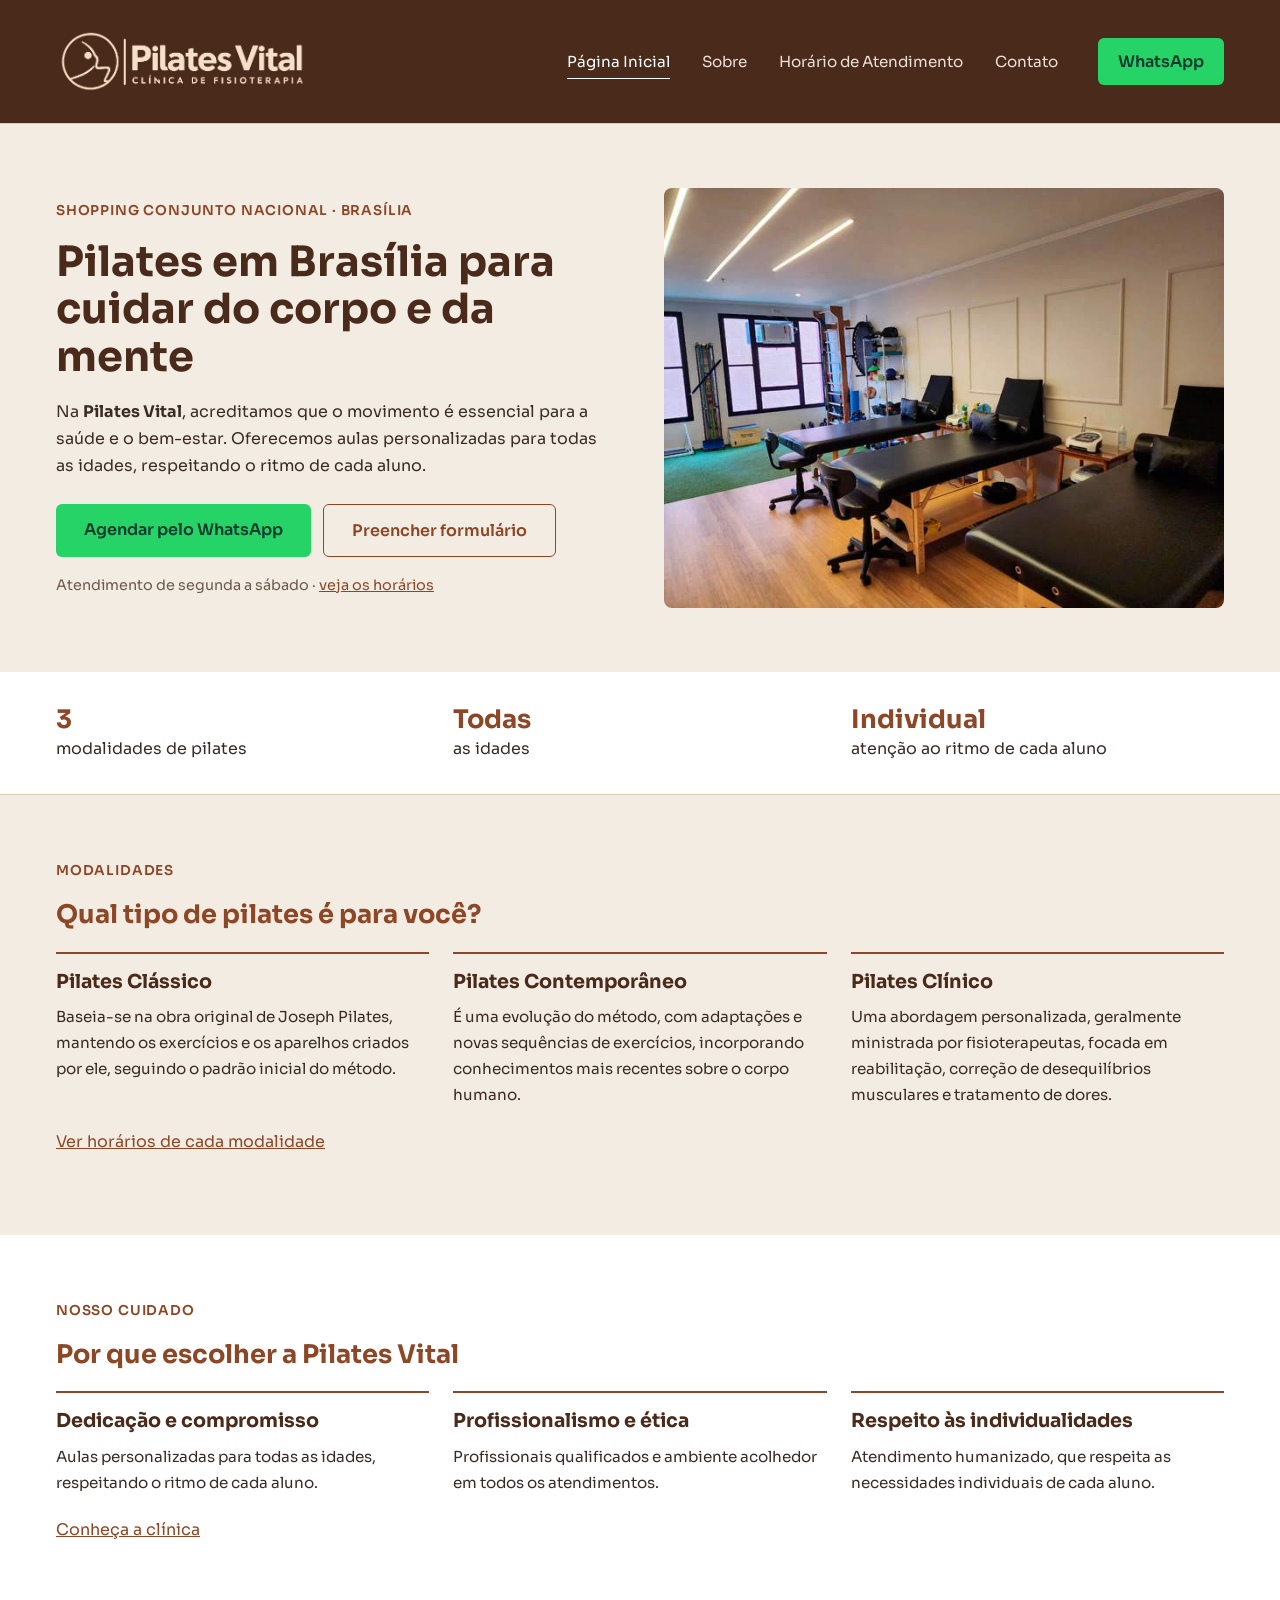
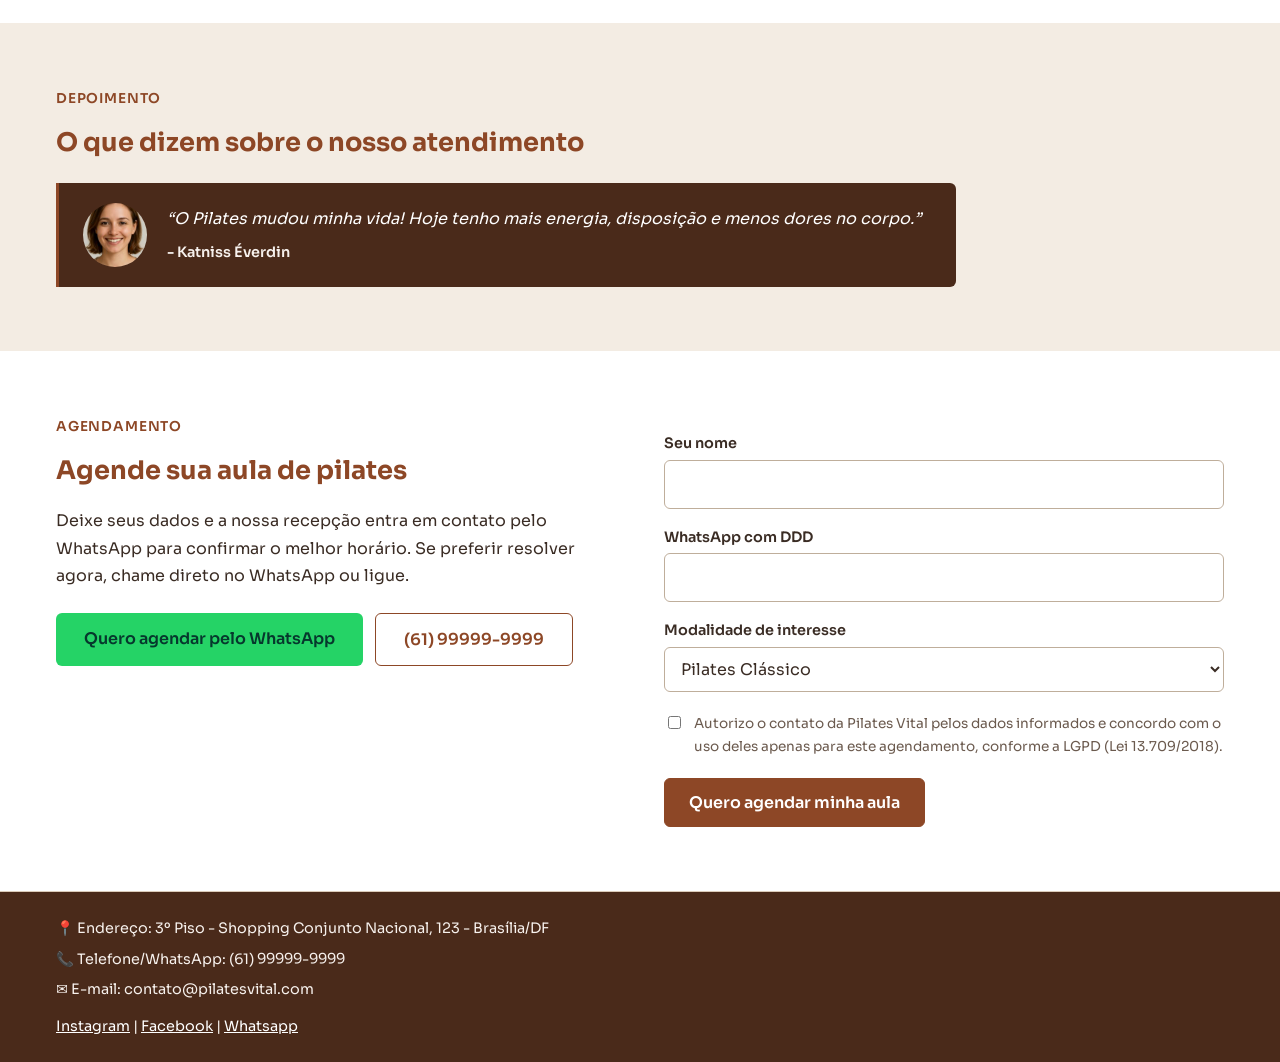
==== commit b6b07ad1: "Hospeda a fonte Sora no site e otimiza o avatar" ====
--- a/index.html
+++ b/index.html
@@ -16,11 +16,8 @@
     <meta property="og:image" content="https://ianisaque.github.io/clinica-fisioterapia-html/img/og-preview.png">
     <meta name="twitter:card" content="summary_large_image">
     <link rel="icon" type="image/png" href="img/favicon.png">
+    <link rel="preload" href="fonts/sora-latin-wght-normal.woff2" as="font" type="font/woff2" crossorigin>
     <link rel="stylesheet" href="css/base.css">
-    <link rel="preconnect" href="https://fonts.googleapis.com">
-    <link rel="preconnect" href="https://fonts.gstatic.com" crossorigin>
-    <link href="https://fonts.googleapis.com/css2?family=Sora:wght@400;600;700&display=swap" rel="stylesheet">
-        
     <script src="js/menu.js" defer></script>
     <script src="js/formularios.js" defer></script>
 </head>
--- a/css/base.css
+++ b/css/base.css
@@ -1,3 +1,13 @@
+/* Fonte Sora hospedada no próprio site (licença OFL, arquivo em fonts/) */
+@font-face {
+    font-family: 'Sora';
+    font-style: normal;
+    font-weight: 100 800;
+    font-display: swap;
+    src: url("../fonts/sora-latin-wght-normal.woff2") format("woff2");
+    unicode-range: U+0000-00FF, U+0131, U+0152-0153, U+02BB-02BC, U+02C6, U+02DA, U+02DC, U+0304, U+0308, U+0329, U+2000-206F, U+20AC, U+2122, U+2191, U+2193, U+2212, U+2215, U+FEFF, U+FFFD;
+}
+
 /* Pilates Vital — estilos compartilhados */
 :root {
     --marrom: #8d4726;        /* cor da logo */
@@ -210,8 +220,8 @@
     gap: 20px;
     margin: 32px 0 0;
     padding: 20px 24px;
-    background: #c5b2a3;
-    border-left: 3px solid #40ad00;
+    background: var(--escuro);
+    border-left: 3px solid var(--marrom);
     border-radius: 0 6px 6px 0;
     font-style: italic;
     color: #fff;
@@ -348,7 +358,7 @@
 .botao-contorno:hover { color: var(--marrom-escuro); background: #fff; }
 .content .info-linha { margin: 0; font-size: 0.9rem; color: var(--texto-medio); }
 .hero-foto { margin: 0; }
-.hero-foto img { display: block; width: 100%; height: auto; aspect-ratio: 4 / 3; object-fit: cover; border-radius: 15px; }
+.hero-foto img { display: block; width: 100%; height: auto; aspect-ratio: 4 / 3; object-fit: cover; border-radius: 8px; }
 .destaques-faixa { padding: 32px 56px; border-bottom: 1px solid var(--bege); }
 .destaques { display: grid; grid-template-columns: repeat(auto-fit, minmax(200px, 1fr)); gap: 24px; }
 .content .destaques p { margin: 0; }
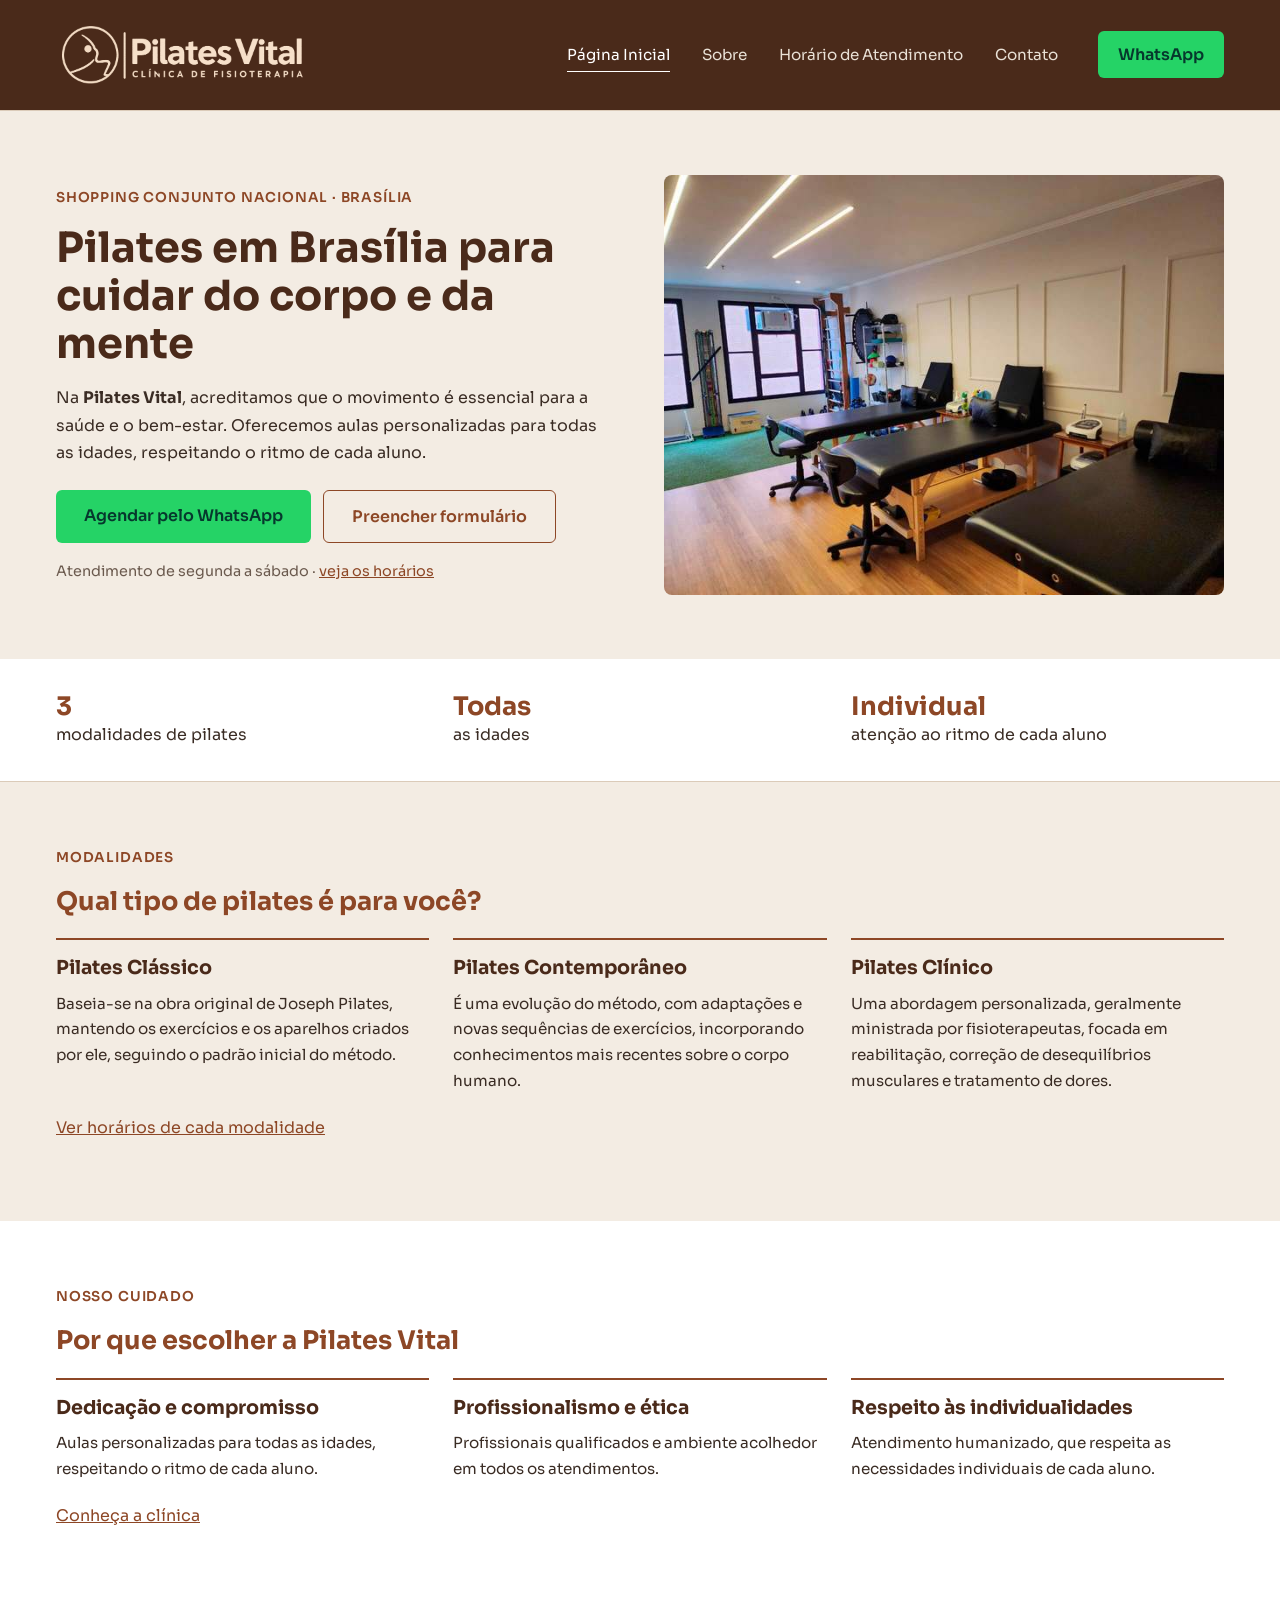
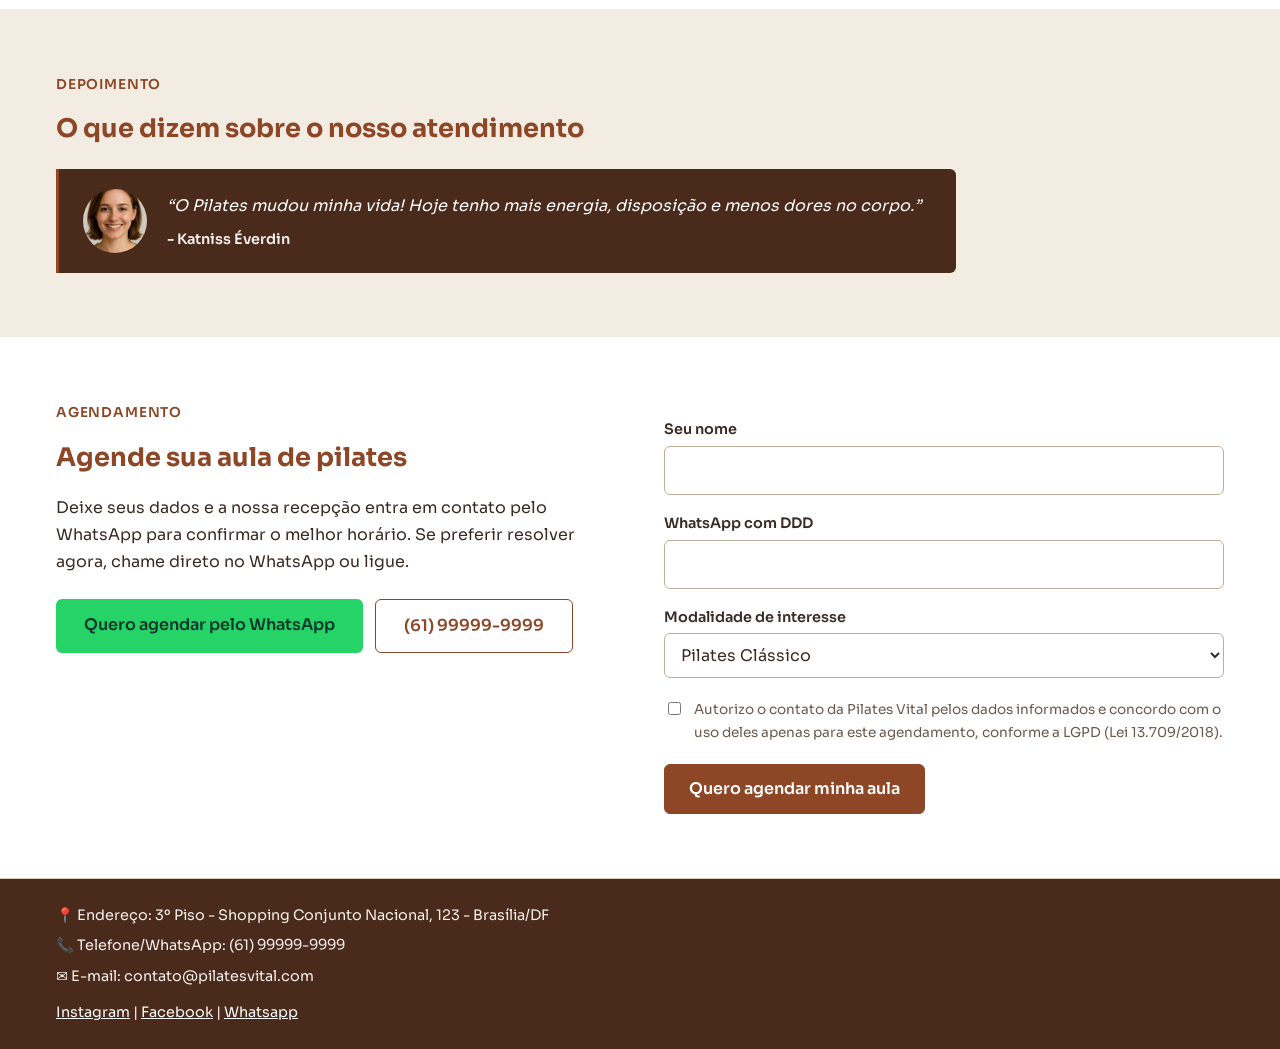
==== commit d636199d: "Sincroniza o projeto: logo nova otimizada, fonte própria e ajustes de desempenho" ====
--- a/index.html
+++ b/index.html
@@ -25,7 +25,7 @@
     <div class="wrapper">
         <main class="main">
             <header class="header">
-                <img src="img/logo_vital.png" alt="Logo da clínica Pilates Vital" width="125">
+                <img src="img/logo_vital.png" alt="Logo da clínica Pilates Vital" width="750" height="209">
                 <nav class="menu" id="menu" aria-label="Menu principal">
                     <button type="button" class="menu-close" aria-label="Fechar menu">&times;</button>
                     <ul>
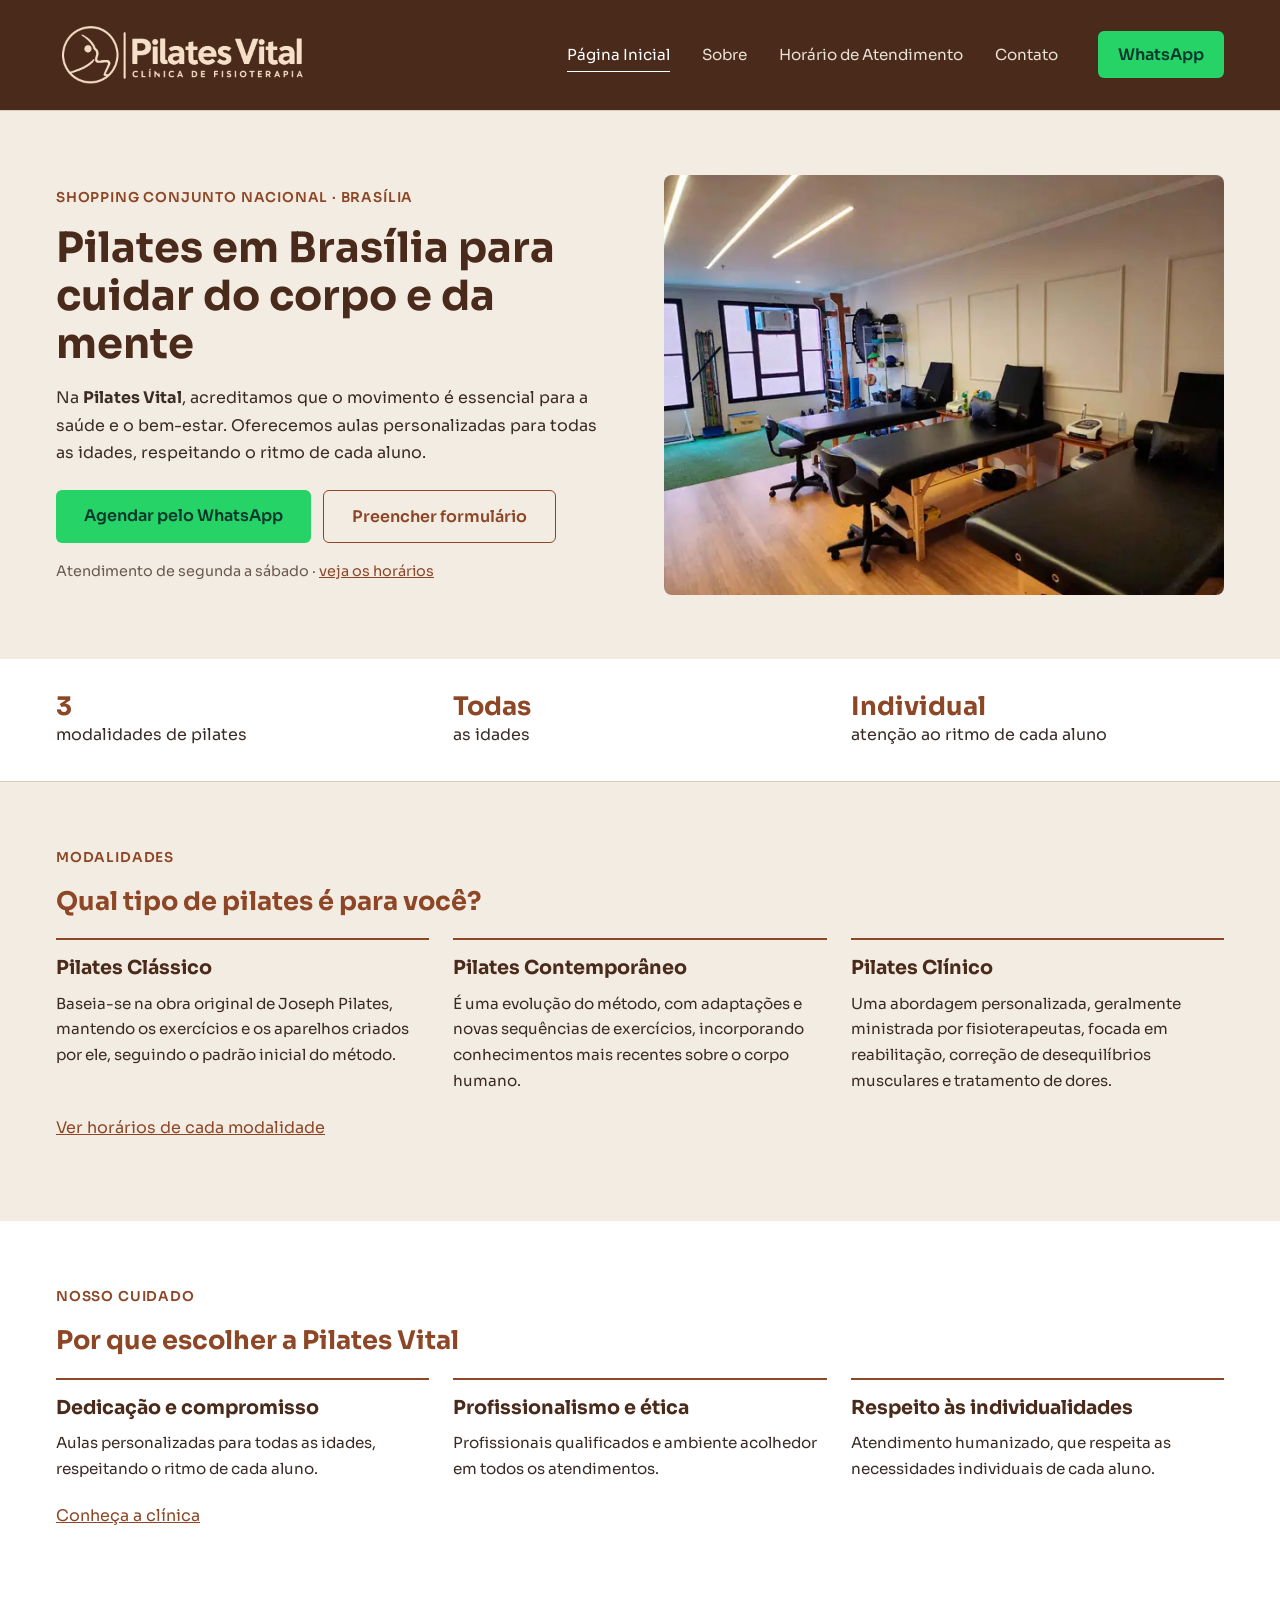
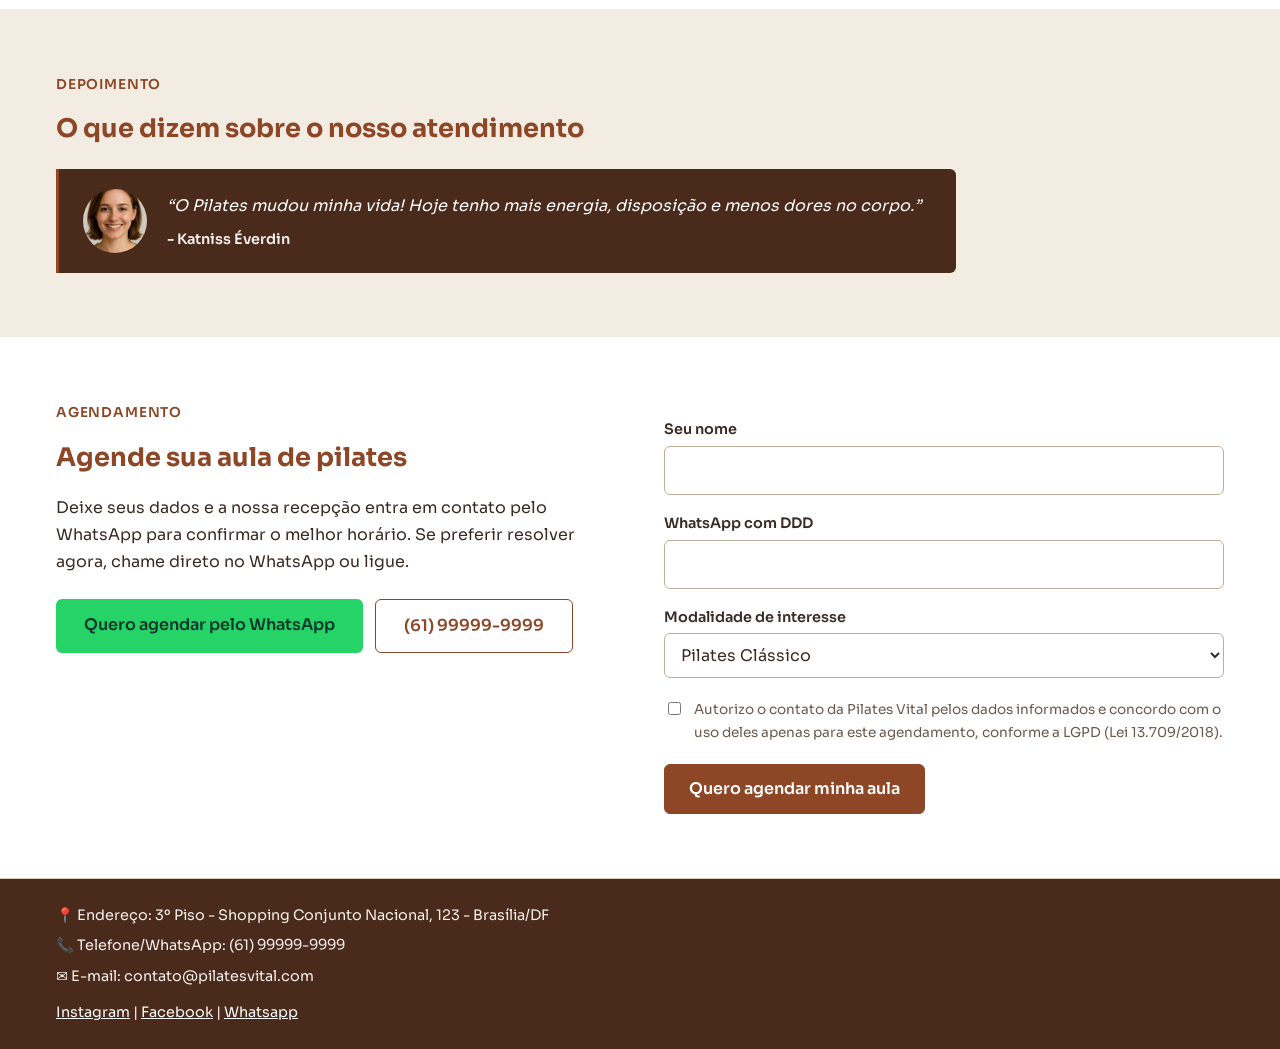
==== commit 5615fdeb: "Serve a foto do topo em WebP" ====
--- a/index.html
+++ b/index.html
@@ -55,9 +55,13 @@
                     <p class="info-linha">Atendimento de segunda a sábado · <a href="horario.html">veja os horários</a></p>
                 </div>
                 <figure class="hero-foto">
-                    <img src="img/clinica.jpg" srcset="img/clinica-640.jpg 640w, img/clinica.jpg 1200w"
-                        sizes="(max-width: 900px) 100vw, 50vw" width="1200" height="900" fetchpriority="high"
-                        alt="Sala de atendimento da clínica, com macas, equipamentos de reabilitação, janelas amplas e piso de madeira">
+                    <picture>
+                        <source type="image/webp" sizes="(max-width: 900px) 100vw, 50vw"
+                            srcset="img/clinica-640.webp 640w, img/clinica-900.webp 900w, img/clinica-1200.webp 1200w">
+                        <img src="img/clinica.jpg" srcset="img/clinica-640.jpg 640w, img/clinica.jpg 1200w"
+                            sizes="(max-width: 900px) 100vw, 50vw" width="1200" height="900" fetchpriority="high"
+                            alt="Sala de atendimento da clínica, com macas, equipamentos de reabilitação, janelas amplas e piso de madeira">
+                    </picture>
                 </figure>
             </section>
 
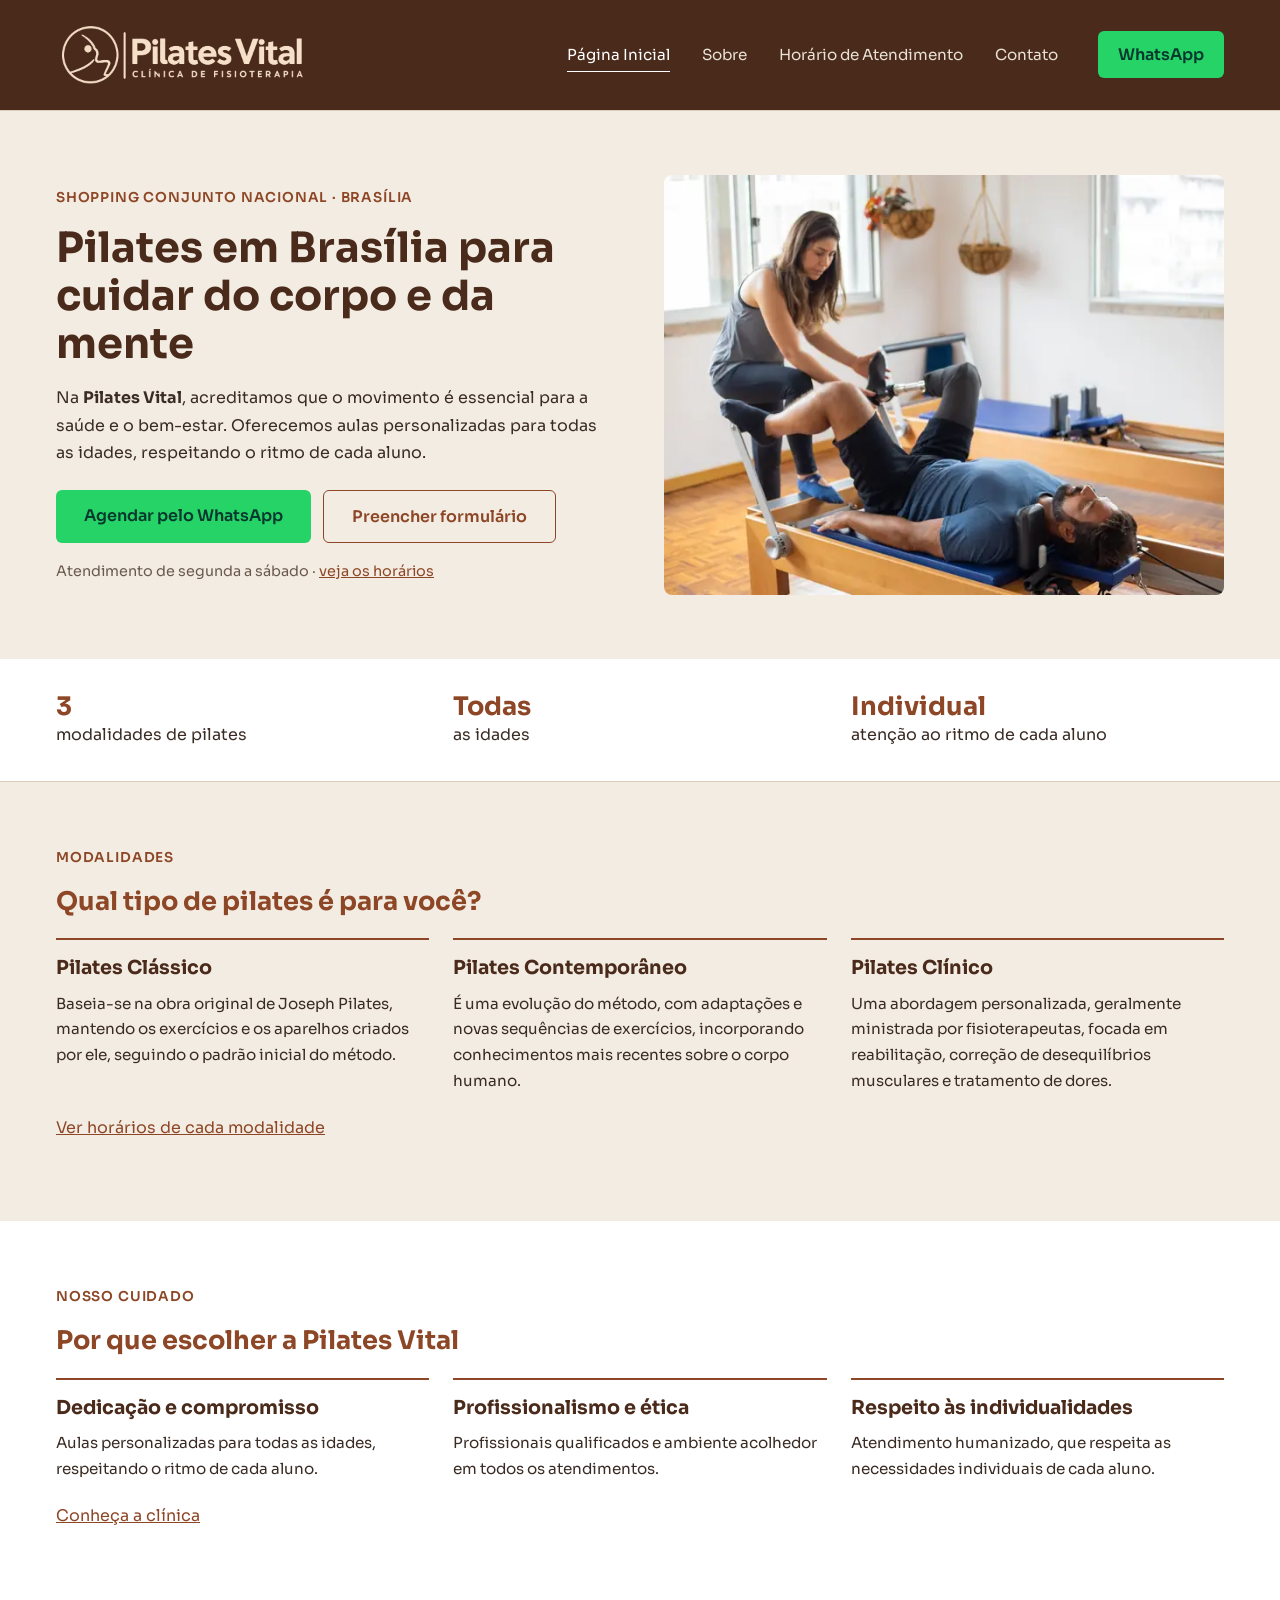
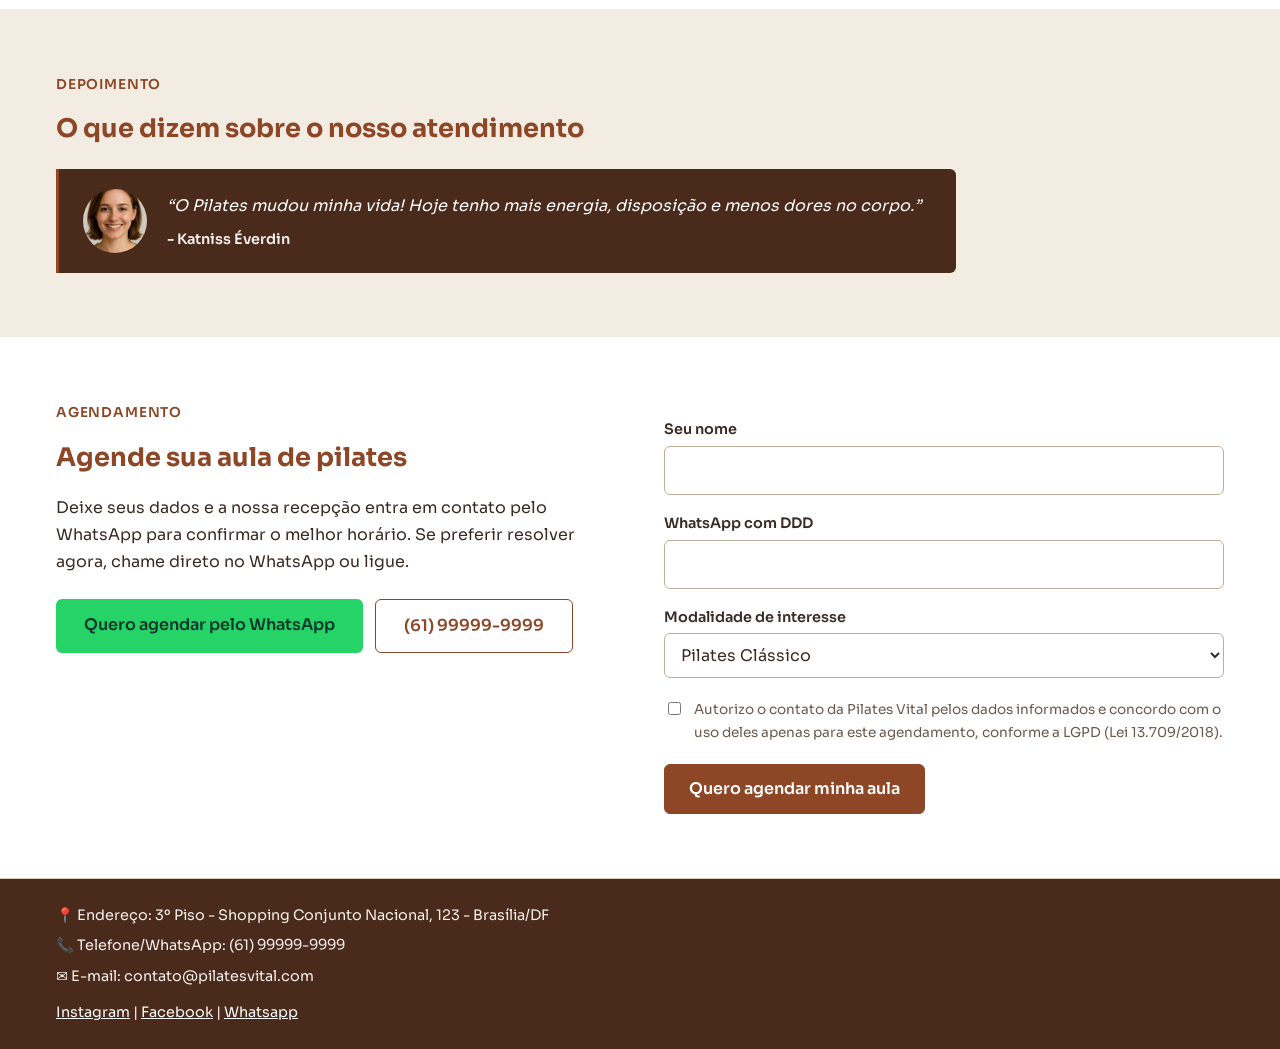
==== commit 612cd5ea: "Troca a foto do topo por uma imagem de pilates do Pexels" ====
--- a/index.html
+++ b/index.html
@@ -60,7 +60,7 @@
                             srcset="img/clinica-640.webp 640w, img/clinica-900.webp 900w, img/clinica-1200.webp 1200w">
                         <img src="img/clinica.jpg" srcset="img/clinica-640.jpg 640w, img/clinica.jpg 1200w"
                             sizes="(max-width: 900px) 100vw, 50vw" width="1200" height="900" fetchpriority="high"
-                            alt="Sala de atendimento da clínica, com macas, equipamentos de reabilitação, janelas amplas e piso de madeira">
+                            alt="Instrutora ajustando a posição da perna de um aluno deitado em um aparelho de pilates, em uma sala clara com janelas amplas e piso de madeira">
                     </picture>
                 </figure>
             </section>
